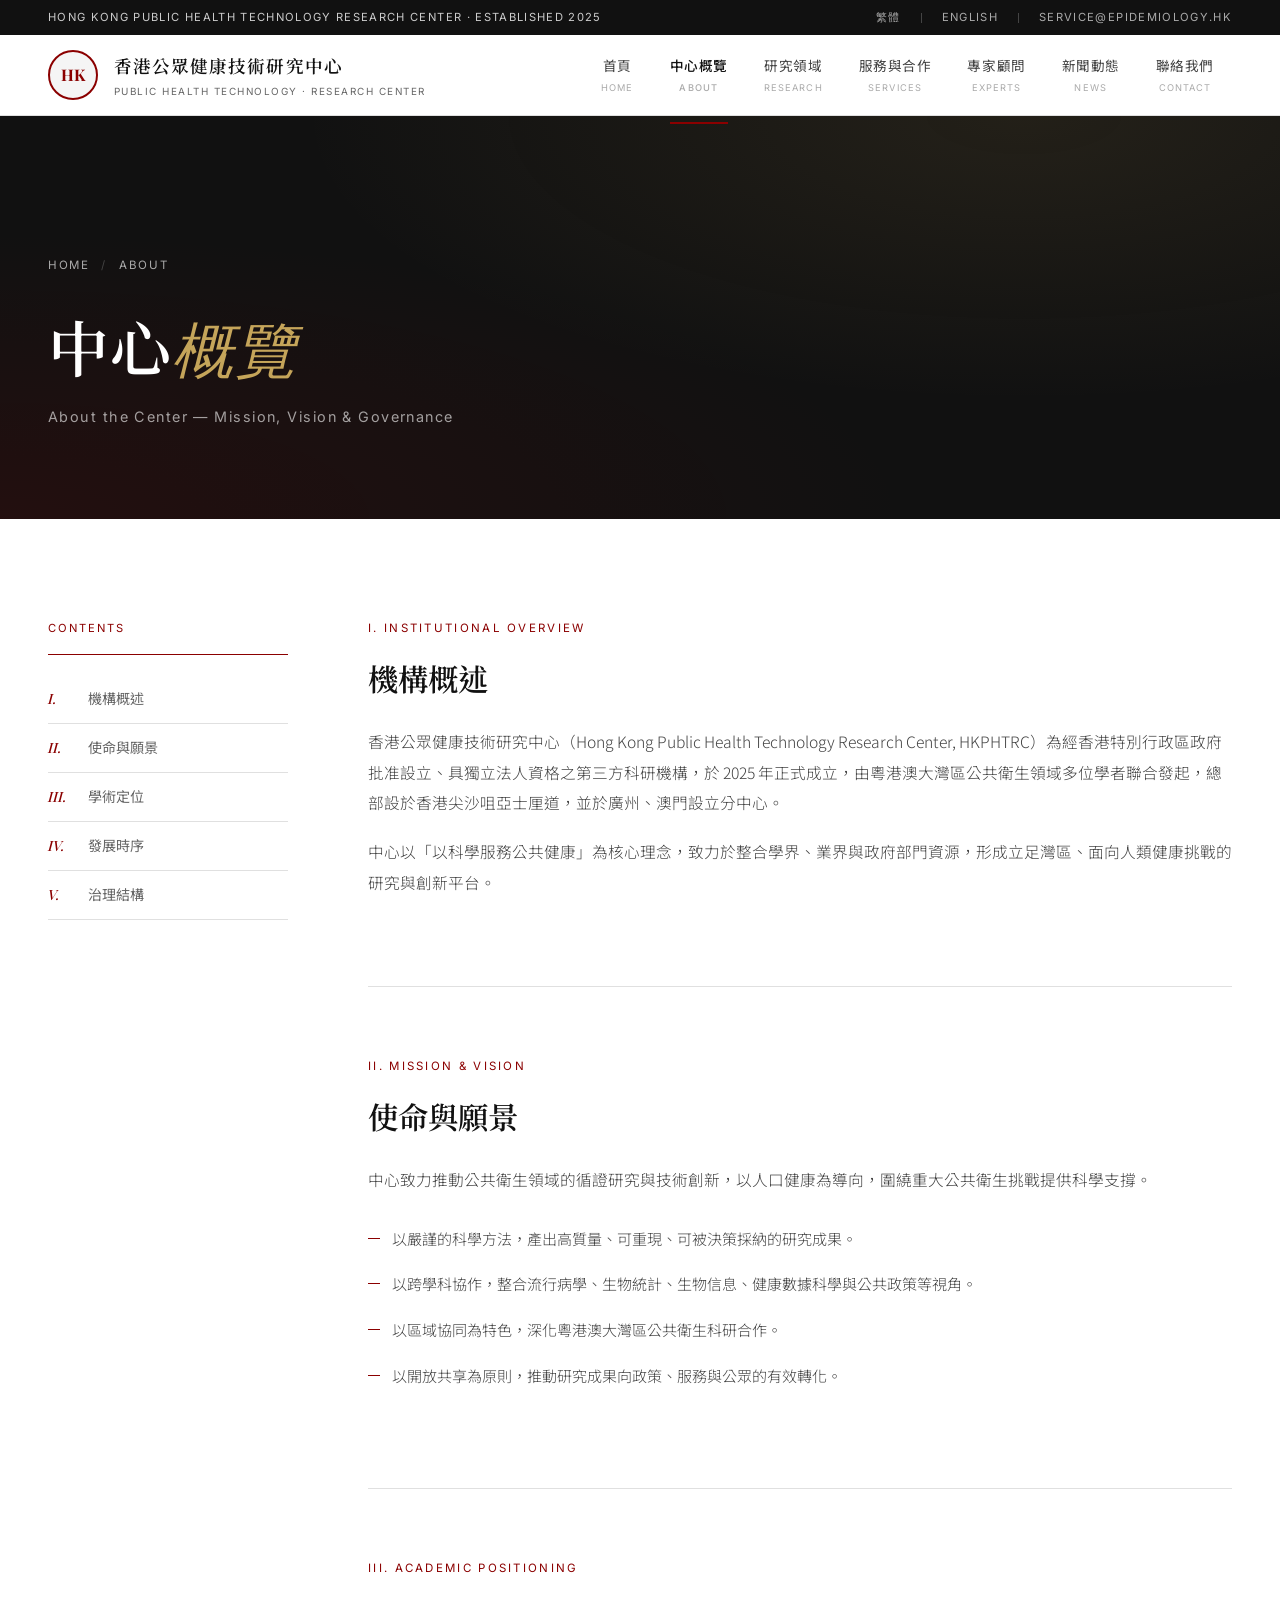
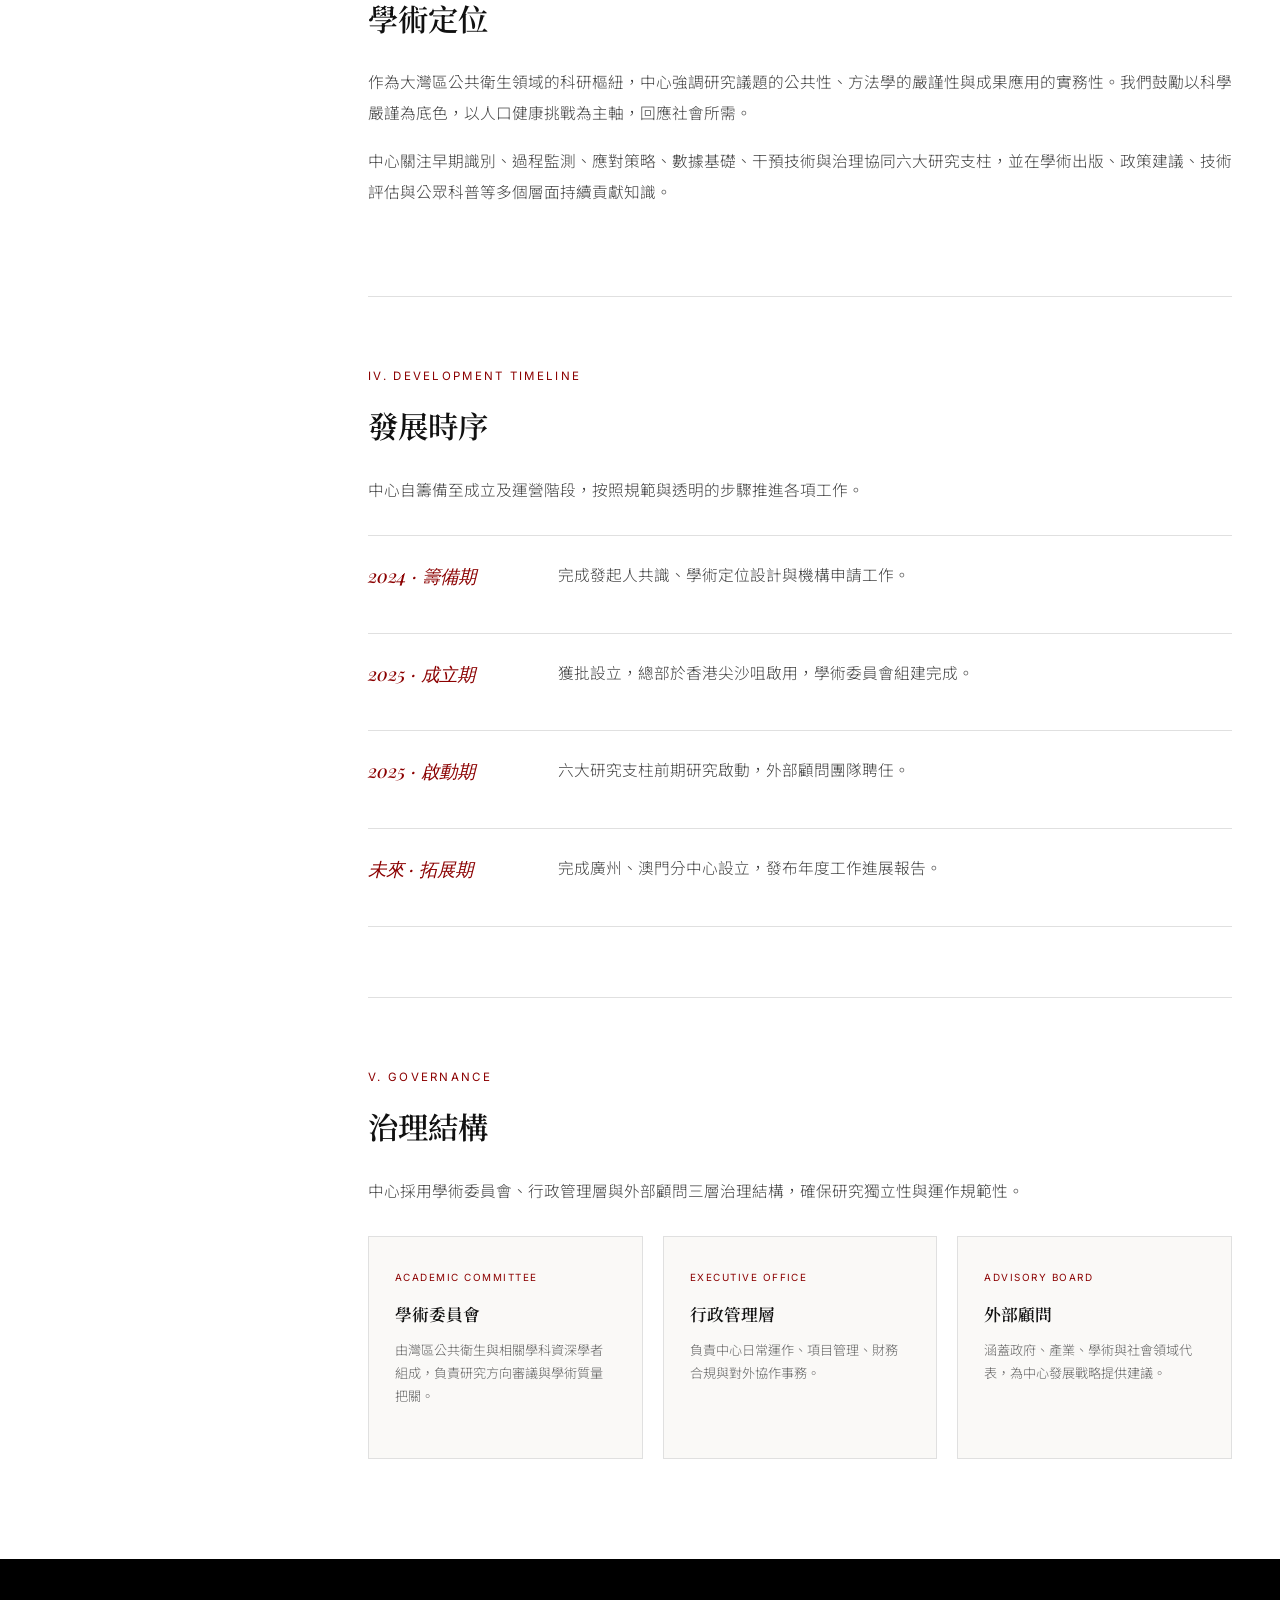
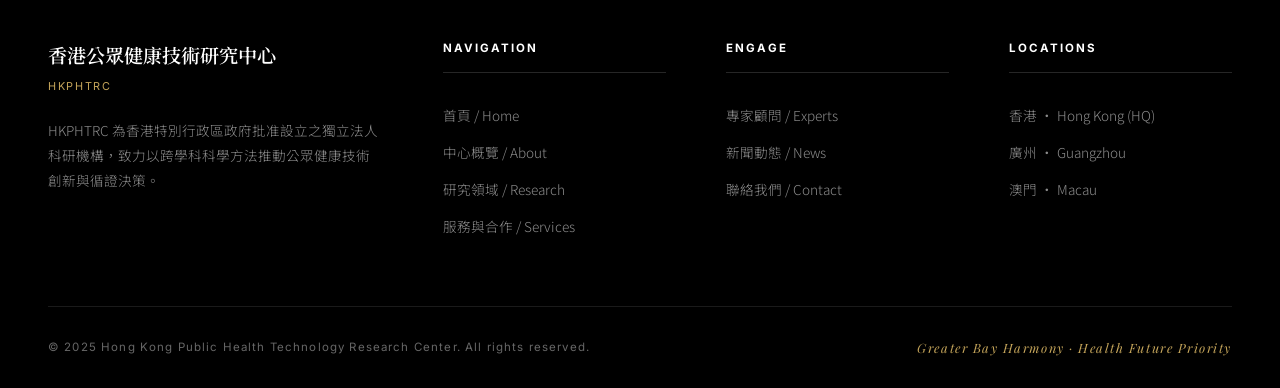
==== about.html @ dd75e47c "Create about.html" ====
<!DOCTYPE html>
<html lang="zh-Hant">
<head>
  <meta charset="UTF-8" />
  <meta name="viewport" content="width=device-width, initial-scale=1.0" />
  <title>中心概覽 | 香港公眾健康技術研究中心</title>
  <link rel="preconnect" href="https://fonts.googleapis.com">
  <link rel="preconnect" href="https://fonts.gstatic.com" crossorigin>
  <link href="https://fonts.googleapis.com/css2?family=Playfair+Display:ital,wght@0,400;0,500;0,600;0,700;1,400;1,500&family=Inter:wght@300;400;500;600&family=Noto+Serif+TC:wght@400;500;600;700&family=Noto+Sans+TC:wght@300;400;500;600&display=swap" rel="stylesheet">
  <link rel="stylesheet" href="css/style.css">
</head>
<body>

  <div class="utility-bar">
    <div class="utility-inner">
      <span>Hong Kong Public Health Technology Research Center · Established 2025</span>
      <div class="utility-links">
        <a href="#">繁體</a><span class="utility-divider"></span>
        <a href="#">English</a><span class="utility-divider"></span>
        <a href="mailto:service@epidemiology.hk">service@epidemiology.hk</a>
      </div>
    </div>
  </div>

  <header class="site-header">
    <div class="header-inner">
      <a class="brand" href="index.html">
        <div class="brand-logo">HK</div>
        <div>
          <div class="brand-text-cn">香港公眾健康技術研究中心</div>
          <div class="brand-text-en">Public Health Technology · Research Center</div>
        </div>
      </a>
      <nav class="main-nav">
        <a href="index.html">首頁<span class="nav-en">Home</span></a>
        <a href="about.html">中心概覽<span class="nav-en">About</span></a>
        <a href="research.html">研究領域<span class="nav-en">Research</span></a>
        <a href="services.html">服務與合作<span class="nav-en">Services</span></a>
        <a href="experts.html">專家顧問<span class="nav-en">Experts</span></a>
        <a href="news.html">新聞動態<span class="nav-en">News</span></a>
        <a href="contact.html">聯絡我們<span class="nav-en">Contact</span></a>
      </nav>
      <button class="menu-toggle" aria-label="Menu">≡ Menu</button>
    </div>
  </header>

  <!-- Page Banner -->
  <section class="page-banner">
    <div class="container">
      <div class="breadcrumb">
        <a href="index.html">Home</a><span class="sep">/</span>About
      </div>
      <h1>中心<em>概覽</em></h1>
      <p class="page-banner-sub">About the Center — Mission, Vision &amp; Governance</p>
    </div>
  </section>

  <!-- Article Layout -->
  <section class="section">
    <div class="container">
      <div class="article-layout">
        <aside class="article-sidebar">
          <div class="toc-label">Contents</div>
          <ul class="toc">
            <li><span class="num">I.</span>機構概述</li>
            <li><span class="num">II.</span>使命與願景</li>
            <li><span class="num">III.</span>學術定位</li>
            <li><span class="num">IV.</span>發展時序</li>
            <li><span class="num">V.</span>治理結構</li>
          </ul>
        </aside>

        <div>
          <article class="article-block">
            <div class="article-num">I. Institutional Overview</div>
            <h2>機構概述</h2>
            <p>
              香港公眾健康技術研究中心（Hong Kong Public Health Technology Research Center, HKPHTRC）為經香港特別行政區政府批准設立、具獨立法人資格之第三方科研機構，於 2025 年正式成立，由粵港澳大灣區公共衛生領域多位學者聯合發起，總部設於香港尖沙咀亞士厘道，並於廣州、澳門設立分中心。
            </p>
            <p>
              中心以「以科學服務公共健康」為核心理念，致力於整合學界、業界與政府部門資源，形成立足灣區、面向人類健康挑戰的研究與創新平台。
            </p>
          </article>

          <article class="article-block">
            <div class="article-num">II. Mission &amp; Vision</div>
            <h2>使命與願景</h2>
            <p>中心致力推動公共衛生領域的循證研究與技術創新，以人口健康為導向，圍繞重大公共衛生挑戰提供科學支撐。</p>
            <ul>
              <li>以嚴謹的科學方法，產出高質量、可重現、可被決策採納的研究成果。</li>
              <li>以跨學科協作，整合流行病學、生物統計、生物信息、健康數據科學與公共政策等視角。</li>
              <li>以區域協同為特色，深化粵港澳大灣區公共衛生科研合作。</li>
              <li>以開放共享為原則，推動研究成果向政策、服務與公眾的有效轉化。</li>
            </ul>
          </article>

          <article class="article-block">
            <div class="article-num">III. Academic Positioning</div>
            <h2>學術定位</h2>
            <p>
              作為大灣區公共衛生領域的科研樞紐，中心強調研究議題的公共性、方法學的嚴謹性與成果應用的實務性。我們鼓勵以科學嚴謹為底色，以人口健康挑戰為主軸，回應社會所需。
            </p>
            <p>
              中心關注早期識別、過程監測、應對策略、數據基礎、干預技術與治理協同六大研究支柱，並在學術出版、政策建議、技術評估與公眾科普等多個層面持續貢獻知識。
            </p>
          </article>

          <article class="article-block">
            <div class="article-num">IV. Development Timeline</div>
            <h2>發展時序</h2>
            <p>中心自籌備至成立及運營階段，按照規範與透明的步驟推進各項工作。</p>
            <div class="timeline">
              <div class="timeline-item">
                <div class="timeline-year">2024 · 籌備期</div>
                <p class="timeline-text">完成發起人共識、學術定位設計與機構申請工作。</p>
              </div>
              <div class="timeline-item">
                <div class="timeline-year">2025 · 成立期</div>
                <p class="timeline-text">獲批設立，總部於香港尖沙咀啟用，學術委員會組建完成。</p>
              </div>
              <div class="timeline-item">
                <div class="timeline-year">2025 · 啟動期</div>
                <p class="timeline-text">六大研究支柱前期研究啟動，外部顧問團隊聘任。</p>
              </div>
              <div class="timeline-item">
                <div class="timeline-year">未來 · 拓展期</div>
                <p class="timeline-text">完成廣州、澳門分中心設立，發布年度工作進展報告。</p>
              </div>
            </div>
          </article>

          <article class="article-block">
            <div class="article-num">V. Governance</div>
            <h2>治理結構</h2>
            <p>中心採用學術委員會、行政管理層與外部顧問三層治理結構，確保研究獨立性與運作規範性。</p>
            <div class="gov-grid">
              <div class="gov-card">
                <div class="gov-tag">Academic Committee</div>
                <h4>學術委員會</h4>
                <p>由灣區公共衛生與相關學科資深學者組成，負責研究方向審議與學術質量把關。</p>
              </div>
              <div class="gov-card">
                <div class="gov-tag">Executive Office</div>
                <h4>行政管理層</h4>
                <p>負責中心日常運作、項目管理、財務合規與對外協作事務。</p>
              </div>
              <div class="gov-card">
                <div class="gov-tag">Advisory Board</div>
                <h4>外部顧問</h4>
                <p>涵蓋政府、產業、學術與社會領域代表，為中心發展戰略提供建議。</p>
              </div>
            </div>
          </article>
        </div>
      </div>
    </div>
  </section>

  <!-- Footer -->
  <footer class="site-footer">
    <div class="container">
      <div class="footer-grid">
        <div>
          <div class="footer-brand-cn">香港公眾健康技術研究中心</div>
          <div class="footer-brand-en">HKPHTRC</div>
          <p class="footer-desc">HKPHTRC 為香港特別行政區政府批准設立之獨立法人科研機構，致力以跨學科科學方法推動公眾健康技術創新與循證決策。</p>
        </div>
        <div class="footer-col">
          <h5>Navigation</h5>
          <ul>
            <li><a href="index.html">首頁 / Home</a></li>
            <li><a href="about.html">中心概覽 / About</a></li>
            <li><a href="research.html">研究領域 / Research</a></li>
            <li><a href="services.html">服務與合作 / Services</a></li>
          </ul>
        </div>
        <div class="footer-col">
          <h5>Engage</h5>
          <ul>
            <li><a href="experts.html">專家顧問 / Experts</a></li>
            <li><a href="news.html">新聞動態 / News</a></li>
            <li><a href="contact.html">聯絡我們 / Contact</a></li>
          </ul>
        </div>
        <div class="footer-col">
          <h5>Locations</h5>
          <ul>
            <li>香港 · Hong Kong (HQ)</li>
            <li>廣州 · Guangzhou</li>
            <li>澳門 · Macau</li>
          </ul>
        </div>
      </div>
      <div class="footer-bottom">
        <div>© 2025 Hong Kong Public Health Technology Research Center. All rights reserved.</div>
        <div class="footer-motto">Greater Bay Harmony · Health Future Priority</div>
      </div>
    </div>
  </footer>

  <script src="js/main.js"></script>
</body>
</html>
---- css/style.css ----
/* ================================================================
   HKPHTRC — Rockefeller-inspired Stylesheet
   ================================================================ */
:root {
  --black: #000;
  --near-black: #111;
  --dark: #1a1a1a;
  --charcoal: #2c2c2c;
  --gray-dark: #444;
  --gray: #666;
  --gray-mid: #888;
  --gray-light: #aaa;
  --gray-lighter: #ccc;
  --border: #e0e0e0;
  --off-white: #f5f5f5;
  --warm-white: #faf9f7;
  --white: #fff;
  --accent: #8B0000;
  --accent-light: #a52a2a;
  --gold: #c5a55a;
  --serif-en: 'Playfair Display', Georgia, 'Times New Roman', serif;
  --serif-cn: 'Noto Serif TC', '宋体', SimSun, serif;
  --sans-en: 'Inter', 'Helvetica Neue', Arial, sans-serif;
  --sans-cn: 'Noto Sans TC', '微軟正黑體', 'Microsoft JhengHei', sans-serif;
  --max-width: 1400px;
  --content-width: 900px;
  --ease: cubic-bezier(.25,.46,.45,.94);
}

*, *::before, *::after { box-sizing: border-box; margin: 0; padding: 0; }
html { font-size: 16px; scroll-behavior: smooth; -webkit-font-smoothing: antialiased; }
body {
  font-family: var(--sans-cn);
  color: var(--dark);
  background: var(--white);
  line-height: 1.7;
  overflow-x: hidden;
}
em, i { font-style: normal; }
a { color: inherit; text-decoration: none; transition: color .3s ease; }
img { max-width: 100%; display: block; }
button { font-family: inherit; border: none; background: none; cursor: pointer; }

/* ========== UTILITY BAR ========== */
.utility-bar {
  background: var(--near-black);
  color: var(--gray-lighter);
  font-family: var(--sans-en);
  font-size: .7rem;
  letter-spacing: .12em;
  text-transform: uppercase;
  padding: 8px 0;
  position: relative;
  z-index: 1000;
}
.utility-inner {
  max-width: var(--max-width);
  margin: 0 auto;
  padding: 0 48px;
  display: flex;
  justify-content: space-between;
  align-items: center;
}
.utility-links { display: flex; gap: 20px; align-items: center; }
.utility-links a { color: var(--gray-light); }
.utility-links a:hover { color: var(--white); }
.utility-divider { width: 1px; height: 10px; background: var(--gray-dark); }

/* ========== HEADER ========== */
.site-header {
  background: var(--white);
  border-bottom: 1px solid var(--border);
  position: sticky;
  top: 0;
  z-index: 900;
  transition: box-shadow .3s ease;
}
.site-header.scrolled { box-shadow: 0 2px 20px rgba(0,0,0,.06); }
.header-inner {
  max-width: var(--max-width);
  margin: 0 auto;
  padding: 0 48px;
  display: flex;
  align-items: center;
  justify-content: space-between;
  height: 80px;
}
.brand { display: flex; align-items: center; gap: 16px; flex-shrink: 0; }
.brand-logo {
  width: 50px; height: 50px;
  border-radius: 50%;
  overflow: hidden;
  background: var(--off-white);
  display: flex; align-items: center; justify-content: center;
  border: 2px solid var(--accent);
  font-family: var(--serif-en);
  font-size: 1rem;
  font-weight: 700;
  color: var(--accent);
}
.brand-logo img { width: 100%; height: 100%; object-fit: cover; }
.brand-text-cn {
  font-family: var(--serif-cn);
  font-size: 1.1rem;
  font-weight: 600;
  color: var(--near-black);
  letter-spacing: .06em;
}
.brand-text-en {
  font-family: var(--sans-en);
  font-size: .62rem;
  letter-spacing: .15em;
  text-transform: uppercase;
  color: var(--gray);
  margin-top: 2px;
}

.main-nav { display: flex; align-items: center; }
.main-nav a {
  font-family: var(--sans-cn);
  font-size: .85rem;
  color: var(--gray-dark);
  padding: 28px 18px;
  position: relative;
  letter-spacing: .04em;
  display: block;
  text-align: center;
}
.main-nav a::after {
  content: '';
  position: absolute;
  bottom: 0; left: 18px; right: 18px;
  height: 2px;
  background: var(--accent);
  transform: scaleX(0);
  transition: transform .3s var(--ease);
}
.main-nav a:hover { color: var(--near-black); }
.main-nav a:hover::after,
.main-nav a.active::after { transform: scaleX(1); }
.main-nav a.active { color: var(--near-black); font-weight: 500; }
.nav-en {
  display: block;
  font-family: var(--sans-en);
  font-size: .58rem;
  text-transform: uppercase;
  letter-spacing: .12em;
  color: var(--gray-light);
  margin-top: 3px;
}

.menu-toggle {
  display: none;
  font-family: var(--sans-en);
  font-size: .75rem;
  letter-spacing: .15em;
  text-transform: uppercase;
  color: var(--dark);
  padding: 10px;
}

/* ========== HERO ========== */
.hero {
  position: relative;
  min-height: 88vh;
  display: flex;
  align-items: flex-end;
  overflow: hidden;
  background: var(--near-black);
}
.hero-bg {
  position: absolute;
  inset: 0;
  background:
    linear-gradient(135deg, rgba(10,20,40,.85) 0%, rgba(20,40,60,.7) 30%, rgba(40,60,80,.5) 60%, rgba(60,80,100,.4) 100%),
    radial-gradient(ellipse at top right, #1a3a5e, #061428);
}
.hero-bg::after {
  content: '';
  position: absolute;
  inset: 0;
  background-image: 
    radial-gradient(circle at 80% 20%, rgba(255,255,255,.04) 0%, transparent 40%),
    radial-gradient(circle at 20% 80%, rgba(197,165,90,.06) 0%, transparent 40%);
}
.hero-content {
  position: relative;
  z-index: 2;
  max-width: var(--max-width);
  margin: 0 auto;
  padding: 140px 48px 100px;
  width: 100%;
}
.hero-eyebrow {
  font-family: var(--sans-en);
  font-size: .72rem;
  letter-spacing: .25em;
  text-transform: uppercase;
  color: var(--gold);
  margin-bottom: 28px;
  display: flex;
  align-items: center;
  gap: 16px;
}
.hero-eyebrow::before { content: ''; width: 40px; height: 1px; background: var(--gold); }

.hero h1 {
  font-family: var(--serif-cn);
  font-size: clamp(2rem, 4.5vw, 3.6rem);
  font-weight: 600;
  color: var(--white);
  line-height: 1.35;
  max-width: 800px;
  margin-bottom: 32px;
  letter-spacing: .02em;
}
.hero h1 em {
  font-family: var(--serif-en);
  font-style: italic;
  color: var(--gold);
  font-weight: 500;
}
.hero-desc {
  font-size: 1rem;
  line-height: 1.9;
  color: rgba(255,255,255,.72);
  max-width: 620px;
  margin-bottom: 44px;
  font-weight: 300;
}
.hero-actions { display: flex; gap: 16px; flex-wrap: wrap; }

.btn {
  font-family: var(--sans-en);
  font-size: .76rem;
  letter-spacing: .14em;
  text-transform: uppercase;
  padding: 15px 32px;
  transition: all .35s var(--ease);
  display: inline-flex;
  align-items: center;
  gap: 12px;
  font-weight: 500;
  cursor: pointer;
}
.btn-primary { background: var(--white); color: var(--near-black); }
.btn-primary:hover { background: var(--gold); color: var(--white); }
.btn-outline { border: 1px solid rgba(255,255,255,.4); color: var(--white); }
.btn-outline:hover { border-color: var(--white); background: rgba(255,255,255,.08); }
.btn-dark { background: var(--near-black); color: var(--white); }
.btn-dark:hover { background: var(--accent); }
.btn .arrow { transition: transform .3s ease; }
.btn:hover .arrow { transform: translateX(4px); }

.btn-text {
  color: var(--accent);
  font-family: var(--sans-en);
  font-size: .75rem;
  letter-spacing: .14em;
  text-transform: uppercase;
  padding: 6px 0;
  border-bottom: 1px solid var(--accent);
  display: inline-flex;
  align-items: center;
  gap: 8px;
  transition: gap .3s ease;
}
.btn-text:hover { gap: 14px; }

.hero-stats {
  position: relative;
  z-index: 2;
  max-width: var(--max-width);
  margin: -60px auto 0;
  padding: 0 48px;
  display: grid;
  grid-template-columns: repeat(4, 1fr);
  background: var(--white);
  border-top: 4px solid var(--accent);
  box-shadow: 0 30px 60px rgba(0,0,0,.1);
}
.hero-stat {
  padding: 36px 32px;
  border-left: 1px solid var(--border);
  text-align: left;
}
.hero-stat:first-child { border-left: none; }
.hero-stat-val {
  font-family: var(--serif-en);
  font-size: 2.4rem;
  font-weight: 500;
  color: var(--near-black);
  line-height: 1;
}
.hero-stat-label {
  font-family: var(--sans-en);
  font-size: .65rem;
  letter-spacing: .15em;
  text-transform: uppercase;
  color: var(--gray);
  margin-top: 10px;
  display: block;
}

/* ========== SECTIONS ========== */
.section { padding: 100px 0; }
.section-lg { padding: 130px 0; }
.section-alt { background: var(--warm-white); }
.section-dark { background: var(--near-black); color: var(--white); }
.container {
  max-width: var(--max-width);
  margin: 0 auto;
  padding: 0 48px;
}
.container-narrow {
  max-width: var(--content-width);
  margin: 0 auto;
  padding: 0 48px;
}

.section-label {
  font-family: var(--sans-en);
  font-size: .68rem;
  letter-spacing: .22em;
  text-transform: uppercase;
  color: var(--accent);
  margin-bottom: 18px;
  display: flex;
  align-items: center;
  gap: 14px;
}
.section-label::before { content: ''; width: 28px; height: 1px; background: var(--accent); }
.section-dark .section-label { color: var(--gold); }
.section-dark .section-label::before { background: var(--gold); }

.section-title {
  font-family: var(--serif-cn);
  font-size: clamp(1.7rem, 2.8vw, 2.5rem);
  font-weight: 600;
  color: var(--near-black);
  line-height: 1.35;
  margin-bottom: 22px;
  letter-spacing: .02em;
}
.section-title em {
  font-family: var(--serif-en);
  font-style: italic;
  color: var(--accent);
  font-weight: 500;
}
.section-dark .section-title { color: var(--white); }
.section-dark .section-title em { color: var(--gold); }

.section-subtitle {
  font-size: .98rem;
  line-height: 1.85;
  color: var(--gray);
  max-width: 640px;
  font-weight: 300;
}
.section-dark .section-subtitle { color: rgba(255,255,255,.7); }

.section-header {
  display: grid;
  grid-template-columns: 1fr 1fr;
  gap: 60px;
  align-items: end;
  margin-bottom: 64px;
}
.section-header-center {
  text-align: center;
  max-width: 720px;
  margin: 0 auto 64px;
}
.section-header-center .section-label { justify-content: center; }
.section-header-center .section-label::before { display: none; }
.section-header-center .section-subtitle { margin: 0 auto; }

/* ========== PAGE BANNER ========== */
.page-banner {
  background: var(--near-black);
  color: var(--white);
  padding: 140px 0 90px;
  position: relative;
  overflow: hidden;
}
.page-banner::after {
  content: '';
  position: absolute;
  inset: 0;
  background:
    radial-gradient(ellipse at 80% 0%, rgba(197,165,90,.1) 0%, transparent 50%),
    radial-gradient(ellipse at 0% 100%, rgba(139,0,0,.15) 0%, transparent 50%);
  pointer-events: none;
}
.page-banner .container { position: relative; z-index: 2; }
.breadcrumb {
  font-family: var(--sans-en);
  font-size: .72rem;
  letter-spacing: .14em;
  text-transform: uppercase;
  color: var(--gray-light);
  margin-bottom: 32px;
}
.breadcrumb a { color: var(--gray-light); border-bottom: 1px solid transparent; transition: border-color .2s; }
.breadcrumb a:hover { color: var(--white); border-bottom-color: var(--gold); }
.breadcrumb .sep { margin: 0 12px; color: var(--gray-dark); }

.page-banner h1 {
  font-family: var(--serif-cn);
  font-size: clamp(2.4rem, 5vw, 3.8rem);
  font-weight: 600;
  line-height: 1.25;
  letter-spacing: .02em;
  max-width: 900px;
  margin-bottom: 20px;
}
.page-banner h1 em {
  font-family: var(--serif-en);
  font-style: italic;
  color: var(--gold);
  font-weight: 500;
}
.page-banner-sub {
  font-family: var(--sans-en);
  font-size: .9rem;
  letter-spacing: .1em;
  color: rgba(255,255,255,.6);
  max-width: 700px;
}

/* ========== PILLAR CARDS ========== */
.pillars-grid {
  display: grid;
  grid-template-columns: repeat(3, 1fr);
  gap: 1px;
  background: var(--border);
}
.pillar-card {
  background: var(--white);
  padding: 52px 40px;
  cursor: pointer;
  transition: all .4s var(--ease);
  position: relative;
  text-decoration: none;
  color: inherit;
  display: block;
}
.pillar-card::before {
  content: '';
  position: absolute;
  top: 0; left: 0;
  width: 100%; height: 3px;
  background: var(--accent);
  transform: scaleX(0);
  transform-origin: left;
  transition: transform .4s var(--ease);
}
.pillar-card:hover { background: var(--warm-white); }
.pillar-card:hover::before { transform: scaleX(1); }
.pillar-num {
  font-family: var(--serif-en);
  font-size: 2.4rem;
  font-weight: 400;
  color: var(--border);
  margin-bottom: 24px;
  transition: color .3s;
}
.pillar-card:hover .pillar-num { color: var(--accent); }
.pillar-en {
  font-family: var(--sans-en);
  font-size: .68rem;
  letter-spacing: .15em;
  text-transform: uppercase;
  color: var(--gray-light);
  margin-bottom: 10px;
}
.pillar-card h3 {
  font-family: var(--serif-cn);
  font-size: 1.18rem;
  font-weight: 600;
  color: var(--near-black);
  margin-bottom: 14px;
  line-height: 1.5;
}
.pillar-card p {
  font-size: .88rem;
  line-height: 1.8;
  color: var(--gray);
  font-weight: 300;
}

/* ========== SPLIT SECTION ========== */
.split-section {
  display: grid;
  grid-template-columns: 1fr 1fr;
  min-height: 520px;
}
.split-image {
  background:
    linear-gradient(to right, rgba(10,20,40,.55), rgba(10,20,40,.25)),
    radial-gradient(ellipse at center, #1a3a5e, #061428);
  display: flex;
  align-items: center;
  justify-content: center;
  padding: 80px;
}
.split-quote {
  font-family: var(--serif-cn);
  font-size: 1.5rem;
  line-height: 1.7;
  color: var(--white);
  font-weight: 400;
  position: relative;
  max-width: 460px;
}
.split-quote::before {
  content: '"';
  font-family: var(--serif-en);
  font-size: 6rem;
  color: var(--gold);
  position: absolute;
  top: -50px; left: -10px;
  line-height: 1;
  opacity: .7;
}
.split-quote cite {
  display: block;
  margin-top: 28px;
  font-family: var(--sans-en);
  font-size: .72rem;
  letter-spacing: .15em;
  text-transform: uppercase;
  color: var(--gold);
}
.split-text {
  padding: 90px 80px;
  display: flex;
  flex-direction: column;
  justify-content: center;
  background: var(--warm-white);
}
.split-text h2 {
  font-family: var(--serif-cn);
  font-size: 1.8rem;
  font-weight: 600;
  color: var(--near-black);
  margin-bottom: 24px;
  line-height: 1.4;
}
.split-text p {
  font-size: .95rem;
  line-height: 1.9;
  color: var(--gray);
  margin-bottom: 18px;
  font-weight: 300;
}
.split-text p:last-of-type { margin-bottom: 32px; }

/* ========== NEWS CARDS ========== */
.news-grid {
  display: grid;
  grid-template-columns: 1.3fr 1fr 1fr;
  border-top: 1px solid var(--border);
  border-left: 1px solid var(--border);
}
.news-card {
  border-right: 1px solid var(--border);
  border-bottom: 1px solid var(--border);
  padding: 44px 40px;
  cursor: pointer;
  transition: all .35s var(--ease);
  display: flex;
  flex-direction: column;
  text-decoration: none;
  color: inherit;
}
.news-card:hover { background: var(--warm-white); }
.news-card-featured {
  grid-row: span 2;
  background: var(--near-black);
  color: var(--white);
  padding: 56px 48px;
}
.news-card-featured:hover { background: var(--charcoal); }
.news-date {
  font-family: var(--sans-en);
  font-size: .7rem;
  letter-spacing: .12em;
  text-transform: uppercase;
  color: var(--gray-light);
  margin-bottom: 8px;
}
.news-card-featured .news-date { color: var(--gold); }
.news-category {
  font-family: var(--sans-en);
  font-size: .65rem;
  letter-spacing: .15em;
  text-transform: uppercase;
  color: var(--accent);
  margin-bottom: 18px;
}
.news-card-featured .news-category { color: var(--gold); }
.news-card h3 {
  font-family: var(--serif-cn);
  font-size: 1.05rem;
  font-weight: 600;
  line-height: 1.55;
  margin-bottom: 14px;
  color: var(--near-black);
}
.news-card-featured h3 { font-size: 1.5rem; color: var(--white); line-height: 1.45; }
.news-card p {
  font-size: .86rem;
  line-height: 1.75;
  color: var(--gray);
  flex: 1;
  font-weight: 300;
}
.news-card-featured p { color: rgba(255,255,255,.6); font-size: .92rem; }
.news-read-more {
  font-family: var(--sans-en);
  font-size: .7rem;
  letter-spacing: .14em;
  text-transform: uppercase;
  color: var(--accent);
  margin-top: 20px;
  display: inline-flex;
  align-items: center;
  gap: 8px;
  transition: gap .3s;
}
.news-card:hover .news-read-more { gap: 14px; }
.news-card-featured .news-read-more { color: var(--gold); }

/* ========== EXPERTS ========== */
.experts-grid {
  display: grid;
  grid-template-columns: repeat(4, 1fr);
  gap: 0;
  border-top: 1px solid var(--border);
  border-left: 1px solid var(--border);
}
.expert-card {
  padding: 48px 32px;
  text-align: center;
  border-right: 1px solid var(--border);
  border-bottom: 1px solid var(--border);
  transition: all .35s ease;
}
.expert-card:hover { background: var(--warm-white); }
.expert-avatar {
  width: 130px; height: 130px;
  border-radius: 50%;
  background: linear-gradient(135deg, #e8e4dc, #d4cfc5);
  margin: 0 auto 26px;
  display: flex; align-items: center; justify-content: center;
  font-family: var(--serif-cn);
  font-size: 1.7rem;
  color: var(--gray);
  border: 3px solid var(--white);
  box-shadow: 0 6px 24px rgba(0,0,0,.08);
}
.expert-index {
  font-family: var(--sans-en);
  font-size: .65rem;
  letter-spacing: .18em;
  text-transform: uppercase;
  color: var(--gray-light);
  margin-bottom: 10px;
}
.expert-card h4 {
  font-family: var(--serif-cn);
  font-size: 1.1rem;
  font-weight: 600;
  color: var(--near-black);
  margin-bottom: 8px;
}
.expert-role {
  font-family: var(--sans-en);
  font-size: .68rem;
  letter-spacing: .14em;
  text-transform: uppercase;
  color: var(--accent);
  margin-bottom: 16px;
}
.expert-desc {
  font-size: .82rem;
  line-height: 1.75;
  color: var(--gray);
  font-weight: 300;
}

/* ========== SERVICES ========== */
.services-grid {
  display: grid;
  grid-template-columns: repeat(2, 1fr);
  border-top: 1px solid var(--border);
  border-left: 1px solid var(--border);
}
.service-card {
  padding: 60px 50px;
  border-right: 1px solid var(--border);
  border-bottom: 1px solid var(--border);
  transition: all .35s ease;
  position: relative;
}
.service-card::after {
  content: '';
  position: absolute;
  bottom: 0; left: 0;
  width: 0; height: 2px;
  background: var(--accent);
  transition: width .5s var(--ease);
}
.service-card:hover { background: var(--warm-white); }
.service-card:hover::after { width: 100%; }
.service-num {
  font-family: var(--serif-en);
  font-size: 3rem;
  font-weight: 400;
  color: var(--border);
  margin-bottom: 20px;
  line-height: 1;
}
.service-card:hover .service-num { color: var(--accent); }
.service-card h3 {
  font-family: var(--serif-cn);
  font-size: 1.3rem;
  font-weight: 600;
  color: var(--near-black);
  margin-bottom: 10px;
}
.service-en {
  font-family: var(--sans-en);
  font-size: .68rem;
  letter-spacing: .15em;
  text-transform: uppercase;
  color: var(--gray-light);
  margin-bottom: 20px;
}
.service-card p {
  font-size: .9rem;
  line-height: 1.85;
  color: var(--gray);
  margin-bottom: 22px;
  font-weight: 300;
}
.service-card ul { list-style: none; }
.service-card ul li {
  font-size: .84rem;
  color: var(--gray-dark);
  padding: 8px 0 8px 18px;
  position: relative;
  font-weight: 300;
  border-bottom: 1px solid var(--border);
}
.service-card ul li:last-child { border-bottom: none; }
.service-card ul li::before {
  content: '';
  position: absolute;
  left: 0; top: 17px;
  width: 8px; height: 1px;
  background: var(--accent);
}

/* ========== ARTICLE / ABOUT ========== */
.article-layout {
  display: grid;
  grid-template-columns: 240px 1fr;
  gap: 80px;
  align-items: start;
}
.article-sidebar {
  position: sticky;
  top: 120px;
}
.toc-label {
  font-family: var(--sans-en);
  font-size: .7rem;
  letter-spacing: .18em;
  text-transform: uppercase;
  color: var(--accent);
  padding-bottom: 16px;
  border-bottom: 1px solid var(--accent);
  margin-bottom: 20px;
}
.toc { list-style: none; }
.toc li {
  padding: 12px 0;
  border-bottom: 1px solid var(--border);
  font-size: .88rem;
  color: var(--gray);
  display: flex;
  gap: 14px;
  cursor: pointer;
  transition: color .2s;
}
.toc li:hover { color: var(--near-black); }
.toc .num {
  font-family: var(--serif-en);
  color: var(--accent);
  font-weight: 500;
  min-width: 26px;
  font-style: italic;
}

.article-block {
  margin-bottom: 70px;
  padding-bottom: 70px;
  border-bottom: 1px solid var(--border);
}
.article-block:last-child { border-bottom: none; padding-bottom: 0; margin-bottom: 0; }
.article-num {
  font-family: var(--sans-en);
  font-size: .72rem;
  letter-spacing: .2em;
  text-transform: uppercase;
  color: var(--accent);
  margin-bottom: 18px;
}
.article-block h2 {
  font-family: var(--serif-cn);
  font-size: 1.9rem;
  font-weight: 600;
  color: var(--near-black);
  line-height: 1.4;
  margin-bottom: 28px;
}
.article-block p {
  font-size: .98rem;
  line-height: 1.95;
  color: var(--gray-dark);
  margin-bottom: 18px;
  font-weight: 300;
}
.article-block ul { padding-left: 0; list-style: none; margin: 20px 0; }
.article-block ul li {
  position: relative;
  padding: 10px 0 10px 24px;
  font-size: .94rem;
  color: var(--gray-dark);
  font-weight: 300;
  line-height: 1.7;
}
.article-block ul li::before {
  content: '';
  position: absolute;
  left: 0; top: 22px;
  width: 12px; height: 1px;
  background: var(--accent);
}

/* timeline */
.timeline { margin-top: 30px; }
.timeline-item {
  display: grid;
  grid-template-columns: 160px 1fr;
  gap: 30px;
  padding: 24px 0;
  border-top: 1px solid var(--border);
}
.timeline-item:last-child { border-bottom: 1px solid var(--border); }
.timeline-year {
  font-family: var(--serif-en);
  font-size: 1.15rem;
  font-weight: 500;
  color: var(--accent);
  font-style: italic;
}
.timeline-text {
  font-size: .92rem;
  color: var(--gray);
  line-height: 1.8;
  font-weight: 300;
}

/* governance */
.gov-grid {
  display: grid;
  grid-template-columns: repeat(3, 1fr);
  gap: 20px;
  margin-top: 30px;
}
.gov-card {
  padding: 32px 26px;
  border: 1px solid var(--border);
  background: var(--warm-white);
  transition: all .3s ease;
}
.gov-card:hover { border-color: var(--accent); transform: translateY(-3px); }
.gov-tag {
  font-family: var(--sans-en);
  font-size: .62rem;
  letter-spacing: .15em;
  text-transform: uppercase;
  color: var(--accent);
  margin-bottom: 14px;
}
.gov-card h4 {
  font-family: var(--serif-cn);
  font-size: 1.05rem;
  font-weight: 600;
  color: var(--near-black);
  margin-bottom: 10px;
}
.gov-card p {
  font-size: .82rem;
  color: var(--gray);
  line-height: 1.75;
  font-weight: 300;
}

/* research detail rows */
.research-rows { margin-top: 20px; }
.research-row {
  display: grid;
  grid-template-columns: 80px 1fr 2fr;
  gap: 40px;
  padding: 50px 0;
  border-top: 1px solid var(--border);
  align-items: start;
}
.research-row:last-child { border-bottom: 1px solid var(--border); }
.research-num {
  font-family: var(--serif-en);
  font-size: 2.4rem;
  color: var(--accent);
  font-weight: 400;
  font-style: italic;
}
.research-row h3 {
  font-family: var(--serif-cn);
  font-size: 1.2rem;
  font-weight: 600;
  color: var(--near-black);
  margin-bottom: 8px;
}
.research-row .en-title {
  font-family: var(--sans-en);
  font-size: .72rem;
  letter-spacing: .12em;
  text-transform: uppercase;
  color: var(--gray-light);
}
.research-row p {
  font-size: .92rem;
  line-height: 1.85;
  color: var(--gray-dark);
  margin-bottom: 18px;
  font-weight: 300;
}
.research-tags { display: flex; flex-wrap: wrap; gap: 8px; }
.research-tag {
  font-family: var(--sans-en);
  font-size: .68rem;
  letter-spacing: .08em;
  padding: 5px 14px;
  border: 1px solid var(--border);
  color: var(--gray-dark);
  border-radius: 50px;
}

/* methodology */
.method-grid {
  display: grid;
  grid-template-columns: repeat(4, 1fr);
  gap: 1px;
  background: var(--border);
  margin-top: 50px;
}
.method-item {
  background: var(--white);
  padding: 38px 28px;
  transition: background .3s;
}
.method-item:hover { background: var(--warm-white); }
.method-item h4 {
  font-family: var(--serif-en);
  font-size: 1.1rem;
  font-style: italic;
  font-weight: 500;
  color: var(--accent);
  margin-bottom: 12px;
}
.method-item p {
  font-size: .85rem;
  color: var(--gray);
  line-height: 1.7;
  font-weight: 300;
}

/* partners band */
.partners-band {
  background: var(--near-black);
  color: var(--white);
  padding: 60px 0;
  margin-top: 80px;
  text-align: center;
}
.partners-label {
  font-family: var(--sans-en);
  font-size: .7rem;
  letter-spacing: .25em;
  text-transform: uppercase;
  color: var(--gold);
  margin-bottom: 30px;
}
.partners-list {
  display: flex;
  justify-content: center;
  flex-wrap: wrap;
  gap: 20px 36px;
  font-family: var(--serif-cn);
  font-size: 1.1rem;
  font-weight: 500;
  color: rgba(255,255,255,.85);
}
.partner-divider { color: var(--gray-dark); }

/* ========== CONTACT ========== */
.contact-layout {
  display: grid;
  grid-template-columns: 1fr 1fr;
  gap: 80px;
}
.contact-info h2 {
  font-family: var(--serif-cn);
  font-size: 1.8rem;
  font-weight: 600;
  color: var(--near-black);
  margin-bottom: 8px;
}
.contact-info-en {
  font-family: var(--sans-en);
  font-size: .75rem;
  letter-spacing: .15em;
  text-transform: uppercase;
  color: var(--accent);
  margin-bottom: 36px;
}
.contact-row {
  display: grid;
  grid-template-columns: 130px 1fr;
  gap: 24px;
  padding: 18px 0;
  border-top: 1px solid var(--border);
  font-size: .92rem;
}
.contact-row:last-child { border-bottom: 1px solid var(--border); }
.contact-row .label {
  font-family: var(--sans-en);
  font-size: .7rem;
  letter-spacing: .15em;
  text-transform: uppercase;
  color: var(--accent);
  padding-top: 3px;
}
.contact-row .value { color: var(--gray-dark); line-height: 1.7; font-weight: 300; }
.contact-row .value a:hover { color: var(--accent); }

.contact-form {
  background: var(--warm-white);
  padding: 50px;
  border-top: 4px solid var(--accent);
}
.contact-form h3 {
  font-family: var(--serif-cn);
  font-size: 1.4rem;
  font-weight: 600;
  margin-bottom: 8px;
}
.contact-form .form-en {
  font-family: var(--sans-en);
  font-size: .7rem;
  letter-spacing: .15em;
  text-transform: uppercase;
  color: var(--accent);
  margin-bottom: 30px;
}
.form-row {
  display: grid;
  grid-template-columns: 1fr 1fr;
  gap: 18px;
  margin-bottom: 18px;
}
.form-group { margin-bottom: 18px; }
.form-group label {
  display: block;
  font-family: var(--sans-en);
  font-size: .68rem;
  letter-spacing: .12em;
  text-transform: uppercase;
  color: var(--gray);
  margin-bottom: 8px;
}
.form-group input,
.form-group textarea,
.form-group select {
  width: 100%;
  padding: 13px 16px;
  border: 1px solid var(--border);
  background: var(--white);
  font-family: var(--sans-cn);
  font-size: .92rem;
  color: var(--dark);
  transition: border-color .3s ease;
}
.form-group input:focus,
.form-group textarea:focus,
.form-group select:focus {
  outline: none;
  border-color: var(--accent);
}
.form-group textarea { resize: vertical; min-height: 120px; }

.branches-grid {
  display: grid;
  grid-template-columns: repeat(3, 1fr);
  gap: 0;
  margin-top: 80px;
  border-top: 1px solid var(--border);
}
.branch {
  padding: 44px 36px;
  border-right: 1px solid var(--border);
}
.branch:last-child { border-right: none; }
.branch-tag {
  font-family: var(--sans-en);
  font-size: .65rem;
  letter-spacing: .15em;
  text-transform: uppercase;
  color: var(--accent);
  margin-bottom: 16px;
}
.branch h4 {
  font-family: var(--serif-cn);
  font-size: 1.2rem;
  font-weight: 600;
  margin-bottom: 6px;
  color: var(--near-black);
}
.branch-en {
  font-family: var(--sans-en);
  font-size: .7rem;
  letter-spacing: .12em;
  text-transform: uppercase;
  color: var(--gray-light);
  margin-bottom: 18px;
}
.branch p {
  font-size: .88rem;
  color: var(--gray);
  line-height: 1.85;
  font-weight: 300;
}

/* ========== NEWS PAGE ========== */
.news-page-grid {
  display: grid;
  grid-template-columns: 1fr 1.4fr;
  gap: 60px;
}
.news-list-page { display: flex; flex-direction: column; }
.news-list-item {
  padding: 28px 0;
  border-bottom: 1px solid var(--border);
  cursor: pointer;
  transition: padding-left .3s ease;
}
.news-list-item:first-child { border-top: 1px solid var(--border); }
.news-list-item:hover { padding-left: 14px; }
.news-list-item.active {
  border-left: 2px solid var(--accent);
  padding-left: 24px;
  background: var(--warm-white);
  margin: 0 -20px;
  padding-right: 20px;
}
.news-list-meta {
  font-family: var(--sans-en);
  font-size: .68rem;
  letter-spacing: .12em;
  text-transform: uppercase;
  color: var(--gray-light);
  margin-bottom: 10px;
  display: flex;
  gap: 14px;
}
.news-list-meta .cat { color: var(--accent); }
.news-list-item h3 {
  font-family: var(--serif-cn);
  font-size: 1.05rem;
  font-weight: 600;
  line-height: 1.55;
  color: var(--near-black);
}

.news-detail {
  background: var(--warm-white);
  padding: 56px 50px;
  border-top: 4px solid var(--accent);
  position: sticky;
  top: 120px;
  align-self: start;
}
.news-detail-meta {
  font-family: var(--sans-en);
  font-size: .72rem;
  letter-spacing: .14em;
  text-transform: uppercase;
  color: var(--accent);
  margin-bottom: 18px;
}
.news-detail h2 {
  font-family: var(--serif-cn);
  font-size: 1.7rem;
  font-weight: 600;
  line-height: 1.4;
  margin-bottom: 24px;
  color: var(--near-black);
}
.news-detail-divider {
  width: 60px; height: 2px;
  background: var(--accent);
  margin-bottom: 28px;
}
.news-detail p {
  font-size: .96rem;
  line-height: 1.95;
  color: var(--gray-dark);
  margin-bottom: 18px;
  font-weight: 300;
}

.pagination {
  display: flex;
  justify-content: space-between;
  align-items: center;
  padding: 36px 0 0;
  margin-top: 24px;
  border-top: 1px solid var(--border);
}
.pagination button {
  font-family: var(--sans-en);
  font-size: .74rem;
  letter-spacing: .14em;
  text-transform: uppercase;
  color: var(--gray-dark);
  padding: 10px 18px;
  border: 1px solid var(--border);
  transition: all .3s ease;
}
.pagination button:hover:not(:disabled) {
  border-color: var(--accent);
  color: var(--accent);
}
.pagination button:disabled { opacity: .4; cursor: not-allowed; }
.pagination-info {
  font-family: var(--sans-en);
  font-size: .72rem;
  letter-spacing: .12em;
  color: var(--gray);
}

/* ========== QUOTE BLOCK ========== */
.quote-block {
  text-align: center;
  max-width: 880px;
  margin: 0 auto;
  padding: 40px 0;
}
.quote-mark {
  font-family: var(--serif-en);
  font-size: 5rem;
  color: var(--gold);
  line-height: 1;
  margin-bottom: 20px;
}
.quote-text {
  font-family: var(--serif-cn);
  font-size: 1.6rem;
  font-weight: 400;
  line-height: 1.7;
  color: var(--white);
  margin-bottom: 30px;
  letter-spacing: .02em;
}
.quote-author {
  font-family: var(--sans-en);
  font-size: .72rem;
  letter-spacing: .15em;
  text-transform: uppercase;
  color: var(--gold);
}
.quote-author span {
  display: block;
  margin-top: 4px;
  color: var(--gray-light);
}

/* ========== FOOTER ========== */
.site-footer {
  background: var(--black);
  color: rgba(255,255,255,.7);
  padding: 80px 0 30px;
  font-size: .88rem;
}
.footer-grid {
  display: grid;
  grid-template-columns: 1.5fr 1fr 1fr 1fr;
  gap: 60px;
  margin-bottom: 60px;
}
.footer-brand-cn {
  font-family: var(--serif-cn);
  font-size: 1.2rem;
  font-weight: 600;
  color: var(--white);
  margin-bottom: 6px;
}
.footer-brand-en {
  font-family: var(--sans-en);
  font-size: .68rem;
  letter-spacing: .15em;
  text-transform: uppercase;
  color: var(--gold);
  margin-bottom: 22px;
}
.footer-desc {
  font-size: .85rem;
  line-height: 1.85;
  color: rgba(255,255,255,.55);
  font-weight: 300;
}
.footer-col h5 {
  font-family: var(--sans-en);
  font-size: .72rem;
  letter-spacing: .18em;
  text-transform: uppercase;
  color: var(--white);
  margin-bottom: 24px;
  padding-bottom: 14px;
  border-bottom: 1px solid rgba(255,255,255,.15);
}
.footer-col ul { list-style: none; }
.footer-col ul li {
  font-size: .85rem;
  padding: 7px 0;
  color: rgba(255,255,255,.55);
  font-weight: 300;
  cursor: pointer;
  transition: color .2s;
}
.footer-col ul li:hover { color: var(--gold); }
.footer-col a { color: inherit; display: block; }

.footer-bottom {
  padding-top: 30px;
  border-top: 1px solid rgba(255,255,255,.1);
  display: flex;
  justify-content: space-between;
  align-items: center;
  font-family: var(--sans-en);
  font-size: .72rem;
  letter-spacing: .1em;
  color: rgba(255,255,255,.4);
}
.footer-motto {
  font-family: var(--serif-en);
  font-style: italic;
  color: var(--gold);
  font-size: .8rem;
  letter-spacing: .12em;
}

/* ========== RESPONSIVE ========== */
@media (max-width: 1024px) {
  .pillars-grid,
  .services-grid,
  .news-grid,
  .experts-grid,
  .method-grid,
  .branches-grid,
  .gov-grid { grid-template-columns: repeat(2, 1fr); }
  .news-card-featured { grid-row: span 1; grid-column: span 2; }
  .footer-grid { grid-template-columns: 1fr 1fr; }
  .article-layout { grid-template-columns: 1fr; }
  .article-sidebar { position: static; }
  .news-page-grid { grid-template-columns: 1fr; }
  .news-detail { position: static; }
  .split-section { grid-template-columns: 1fr; }
  .split-text { padding: 60px 40px; }
  .hero-stats { grid-template-columns: repeat(2, 1fr); }
  .hero-stat:nth-child(odd) { border-left: none; }
  .hero-stat:nth-child(n+3) { border-top: 1px solid var(--border); }
}
@media (max-width: 768px) {
  .utility-bar, .header-inner, .container, .container-narrow,
  .hero-content, .hero-stats { padding-left: 24px; padding-right: 24px; }
  .header-inner { height: 64px; }
  .main-nav { display: none; position: absolute; top: 64px; left: 0; right: 0; background: var(--white); flex-direction: column; box-shadow: 0 8px 30px rgba(0,0,0,.1); }
  .main-nav.open { display: flex; }
  .main-nav a { padding: 16px 24px; border-bottom: 1px solid var(--border); width: 100%; text-align: left; }
  .main-nav a::after { display: none; }
  .menu-toggle { display: block; }
  .section, .section-lg { padding: 70px 0; }
  .section-header { grid-template-columns: 1fr; gap: 24px; }
  .pillars-grid, .services-grid, .news-grid, .experts-grid,
  .method-grid, .branches-grid, .gov-grid, .contact-layout { grid-template-columns: 1fr; }
  .news-card-featured { grid-column: span 1; }
  .footer-grid { grid-template-columns: 1fr; gap: 40px; }
  .footer-bottom { flex-direction: column; gap: 14px; }
  .branch { border-right: none; border-bottom: 1px solid var(--border); }
  .research-row { grid-template-columns: 1fr; gap: 16px; }
  .timeline-item { grid-template-columns: 1fr; gap: 8px; }
  .form-row { grid-template-columns: 1fr; }
  .hero-stats { grid-template-columns: 1fr; }
  .hero-stat { border-left: none; border-top: 1px solid var(--border); }
  .hero-stat:first-child { border-top: none; }
  .page-banner { padding: 90px 0 60px; }
  .utility-inner { font-size: .64rem; }
}
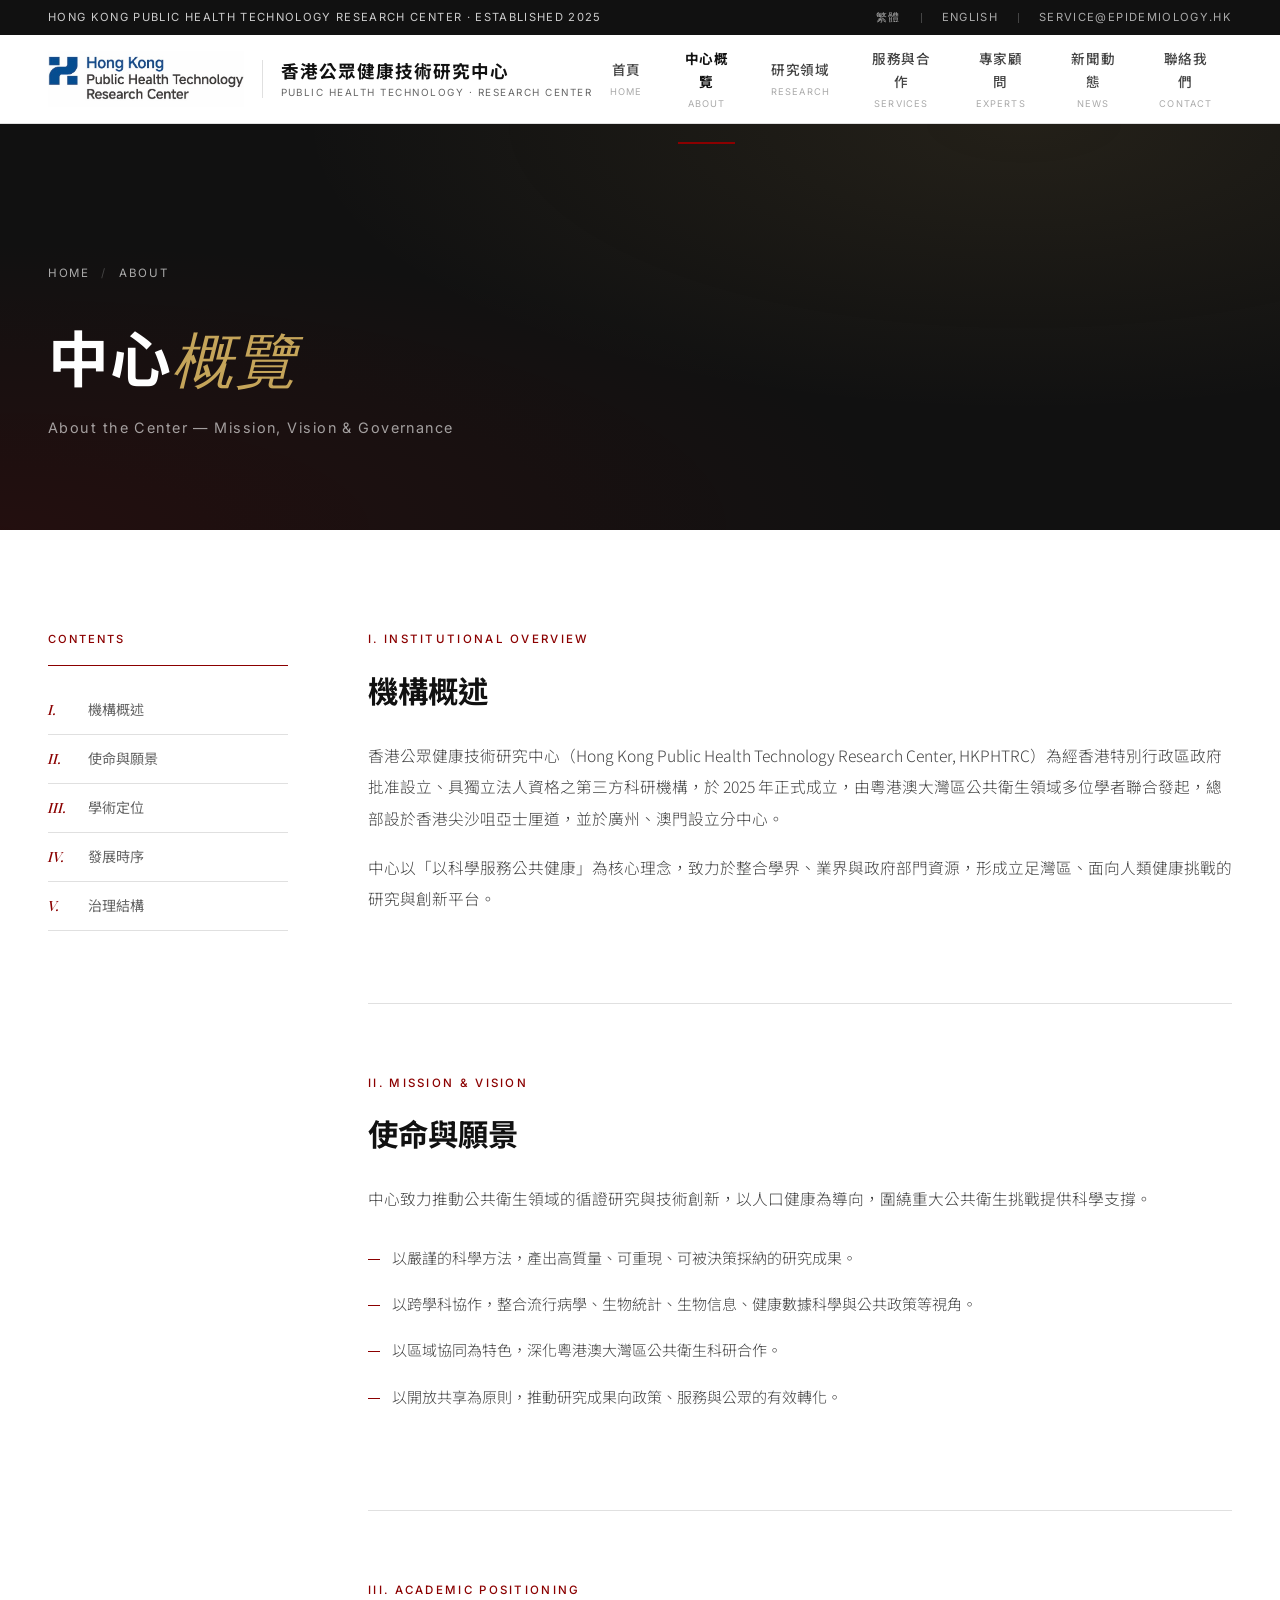
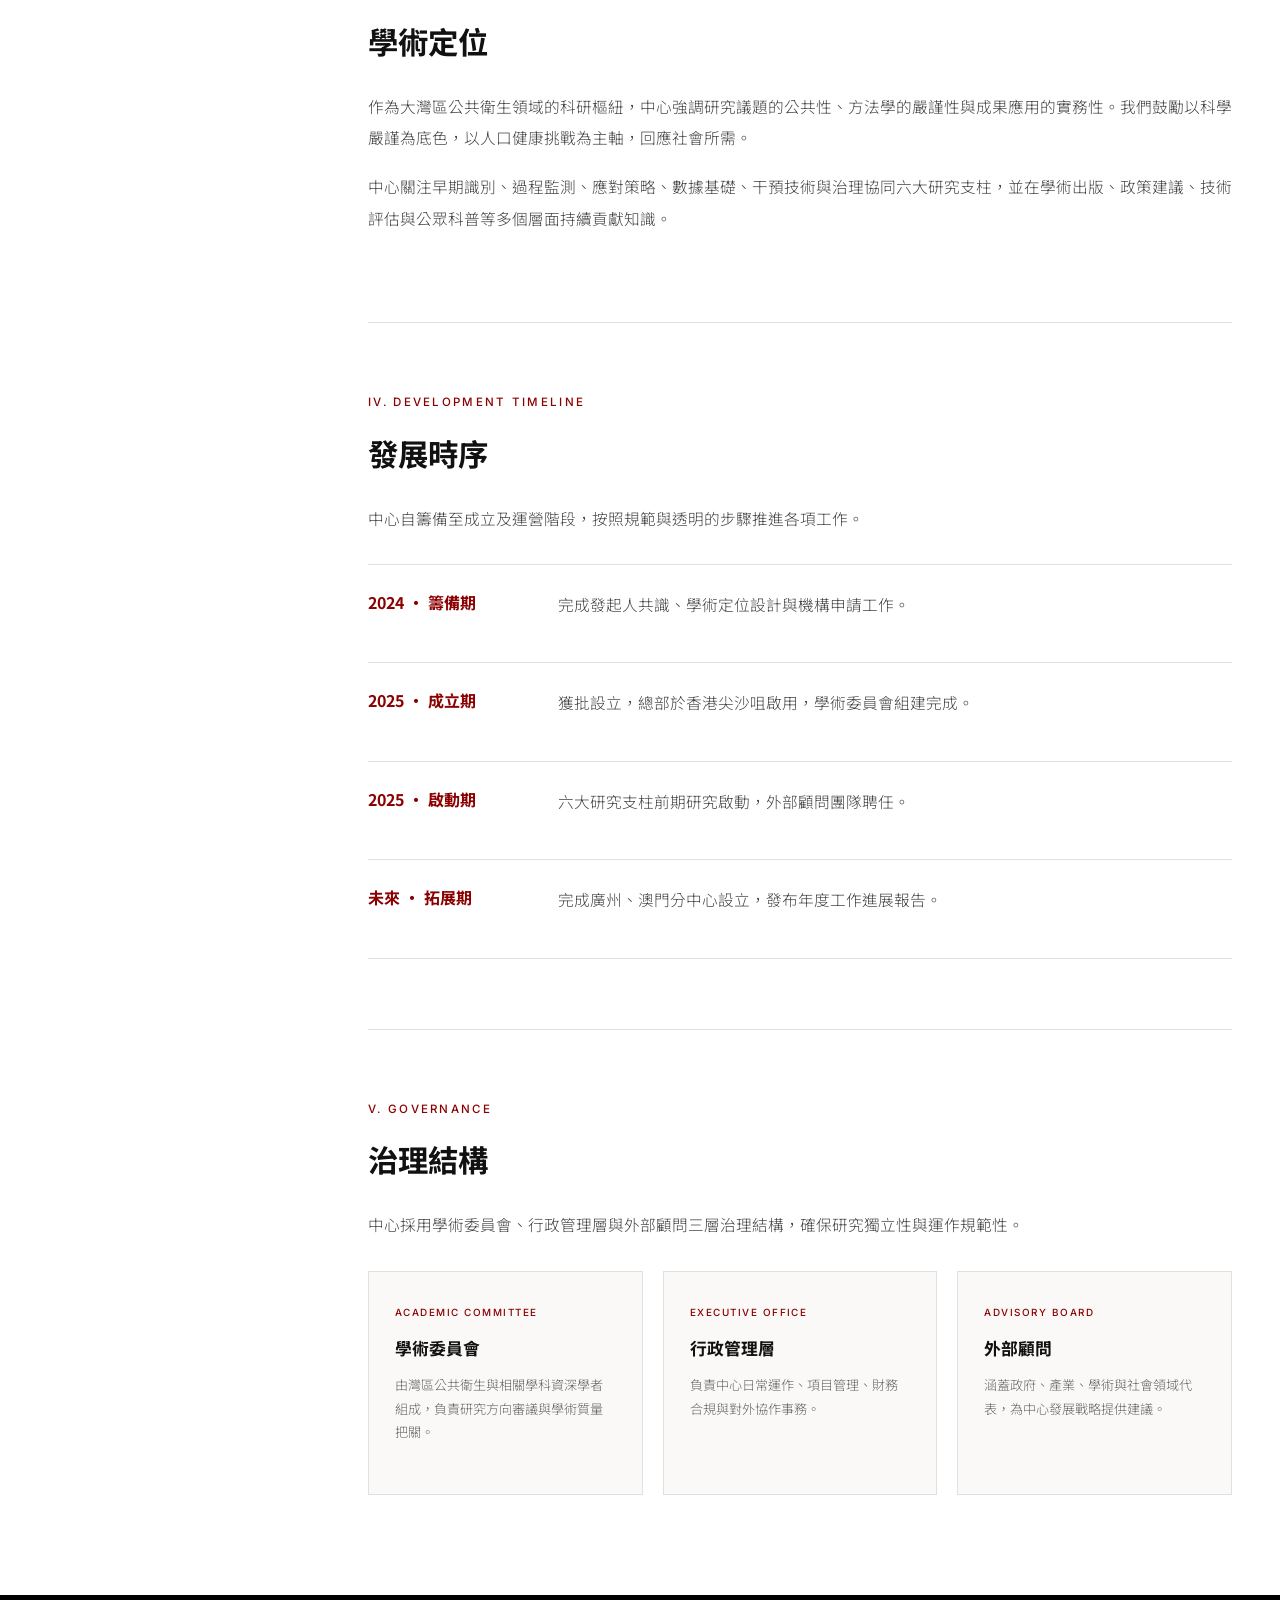
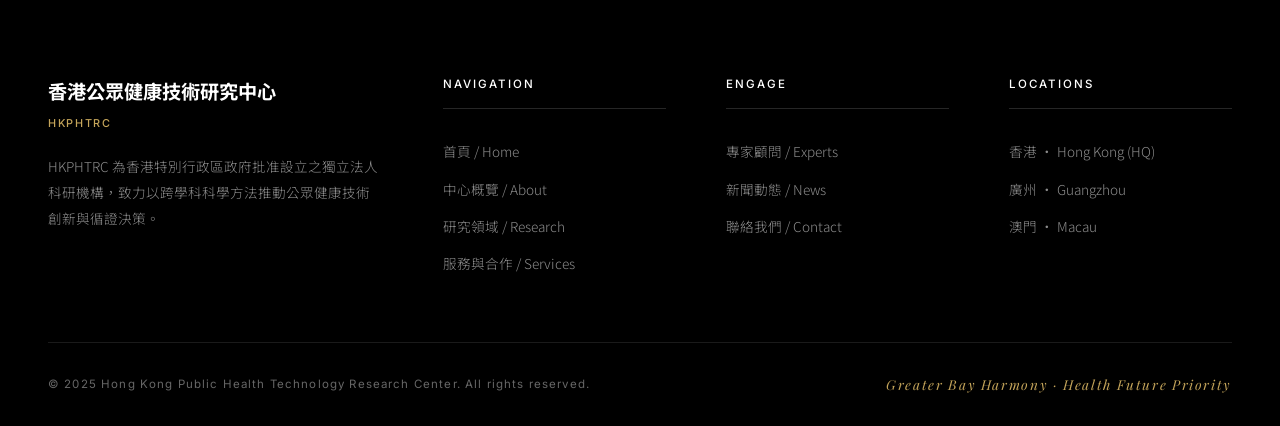
==== commit c8fed03a: "Update about.html" ====
--- a/about.html
+++ b/about.html
@@ -6,7 +6,7 @@
   <title>中心概覽 | 香港公眾健康技術研究中心</title>
   <link rel="preconnect" href="https://fonts.googleapis.com">
   <link rel="preconnect" href="https://fonts.gstatic.com" crossorigin>
-  <link href="https://fonts.googleapis.com/css2?family=Playfair+Display:ital,wght@0,400;0,500;0,600;0,700;1,400;1,500&family=Inter:wght@300;400;500;600&family=Noto+Serif+TC:wght@400;500;600;700&family=Noto+Sans+TC:wght@300;400;500;600&display=swap" rel="stylesheet">
+  <link href="https://fonts.googleapis.com/css2?family=Playfair+Display:ital,wght@0,400;0,500;0,600;1,400;1,500&family=Inter:wght@300;400;500;600&family=Noto+Sans+TC:wght@300;400;500;700&display=swap" rel="stylesheet">
   <link rel="stylesheet" href="css/style.css">
 </head>
 <body>
@@ -25,8 +25,8 @@
   <header class="site-header">
     <div class="header-inner">
       <a class="brand" href="index.html">
-        <div class="brand-logo">HK</div>
-        <div>
+        <div class="brand-logo"><img src="logo.jpg" alt="HKPHTRC" /></div>
+        <div class="brand-text">
           <div class="brand-text-cn">香港公眾健康技術研究中心</div>
           <div class="brand-text-en">Public Health Technology · Research Center</div>
         </div>
@@ -44,18 +44,14 @@
     </div>
   </header>
 
-  <!-- Page Banner -->
   <section class="page-banner">
     <div class="container">
-      <div class="breadcrumb">
-        <a href="index.html">Home</a><span class="sep">/</span>About
-      </div>
+      <div class="breadcrumb"><a href="index.html">Home</a><span class="sep">/</span>About</div>
       <h1>中心<em>概覽</em></h1>
       <p class="page-banner-sub">About the Center — Mission, Vision &amp; Governance</p>
     </div>
   </section>
 
-  <!-- Article Layout -->
   <section class="section">
     <div class="container">
       <div class="article-layout">
@@ -74,12 +70,8 @@
           <article class="article-block">
             <div class="article-num">I. Institutional Overview</div>
             <h2>機構概述</h2>
-            <p>
-              香港公眾健康技術研究中心（Hong Kong Public Health Technology Research Center, HKPHTRC）為經香港特別行政區政府批准設立、具獨立法人資格之第三方科研機構，於 2025 年正式成立，由粵港澳大灣區公共衛生領域多位學者聯合發起，總部設於香港尖沙咀亞士厘道，並於廣州、澳門設立分中心。
-            </p>
-            <p>
-              中心以「以科學服務公共健康」為核心理念，致力於整合學界、業界與政府部門資源，形成立足灣區、面向人類健康挑戰的研究與創新平台。
-            </p>
+            <p>香港公眾健康技術研究中心（Hong Kong Public Health Technology Research Center, HKPHTRC）為經香港特別行政區政府批准設立、具獨立法人資格之第三方科研機構，於 2025 年正式成立，由粵港澳大灣區公共衛生領域多位學者聯合發起，總部設於香港尖沙咀亞士厘道，並於廣州、澳門設立分中心。</p>
+            <p>中心以「以科學服務公共健康」為核心理念，致力於整合學界、業界與政府部門資源，形成立足灣區、面向人類健康挑戰的研究與創新平台。</p>
           </article>
 
           <article class="article-block">
@@ -97,12 +89,8 @@
           <article class="article-block">
             <div class="article-num">III. Academic Positioning</div>
             <h2>學術定位</h2>
-            <p>
-              作為大灣區公共衛生領域的科研樞紐，中心強調研究議題的公共性、方法學的嚴謹性與成果應用的實務性。我們鼓勵以科學嚴謹為底色，以人口健康挑戰為主軸，回應社會所需。
-            </p>
-            <p>
-              中心關注早期識別、過程監測、應對策略、數據基礎、干預技術與治理協同六大研究支柱，並在學術出版、政策建議、技術評估與公眾科普等多個層面持續貢獻知識。
-            </p>
+            <p>作為大灣區公共衛生領域的科研樞紐，中心強調研究議題的公共性、方法學的嚴謹性與成果應用的實務性。我們鼓勵以科學嚴謹為底色，以人口健康挑戰為主軸，回應社會所需。</p>
+            <p>中心關注早期識別、過程監測、應對策略、數據基礎、干預技術與治理協同六大研究支柱，並在學術出版、政策建議、技術評估與公眾科普等多個層面持續貢獻知識。</p>
           </article>
 
           <article class="article-block">
@@ -156,7 +144,6 @@
     </div>
   </section>
 
-  <!-- Footer -->
   <footer class="site-footer">
     <div class="container">
       <div class="footer-grid">
--- a/css/style.css
+++ b/css/style.css
@@ -1,5 +1,5 @@
 /* ================================================================
-   HKPHTRC — Rockefeller-inspired Stylesheet
+   HKPHTRC — Stylesheet (Heiti / 黑體版)
    ================================================================ */
 :root {
   --black: #000;
@@ -18,10 +18,20 @@
   --accent: #8B0000;
   --accent-light: #a52a2a;
   --gold: #c5a55a;
+
+  /* 英文襯線（用於斜體裝飾）*/
   --serif-en: 'Playfair Display', Georgia, 'Times New Roman', serif;
-  --serif-cn: 'Noto Serif TC', '宋体', SimSun, serif;
+  /* 英文無襯線 */
   --sans-en: 'Inter', 'Helvetica Neue', Arial, sans-serif;
-  --sans-cn: 'Noto Sans TC', '微軟正黑體', 'Microsoft JhengHei', sans-serif;
+  /* 中文：統一使用黑體 */
+  --cn: 'PingFang TC', 'PingFang SC', '苹方', '微軟正黑體', 'Microsoft JhengHei',
+        'Microsoft YaHei', '微软雅黑', 'Heiti TC', 'Heiti SC',
+        '黑体', SimHei, 'Noto Sans TC', 'Noto Sans SC', sans-serif;
+
+  /* 別名（向後兼容）*/
+  --serif-cn: var(--cn);
+  --sans-cn: var(--cn);
+
   --max-width: 1400px;
   --content-width: 900px;
   --ease: cubic-bezier(.25,.46,.45,.94);
@@ -30,7 +40,7 @@
 *, *::before, *::after { box-sizing: border-box; margin: 0; padding: 0; }
 html { font-size: 16px; scroll-behavior: smooth; -webkit-font-smoothing: antialiased; }
 body {
-  font-family: var(--sans-cn);
+  font-family: var(--cn);
   color: var(--dark);
   background: var(--white);
   line-height: 1.7;
@@ -83,26 +93,32 @@
   display: flex;
   align-items: center;
   justify-content: space-between;
-  height: 80px;
-}
-.brand { display: flex; align-items: center; gap: 16px; flex-shrink: 0; }
+  height: 88px;
+}
+
+/* 長方形 logo */
+.brand { display: flex; align-items: center; gap: 18px; flex-shrink: 0; }
 .brand-logo {
-  width: 50px; height: 50px;
-  border-radius: 50%;
-  overflow: hidden;
-  background: var(--off-white);
-  display: flex; align-items: center; justify-content: center;
-  border: 2px solid var(--accent);
-  font-family: var(--serif-en);
-  font-size: 1rem;
-  font-weight: 700;
-  color: var(--accent);
-}
-.brand-logo img { width: 100%; height: 100%; object-fit: cover; }
+  height: 56px;
+  display: flex;
+  align-items: center;
+  flex-shrink: 0;
+}
+.brand-logo img {
+  height: 56px;
+  width: auto;
+  display: block;
+  object-fit: contain;
+}
+.brand-text {
+  border-left: 1px solid var(--border);
+  padding-left: 18px;
+  line-height: 1.3;
+}
 .brand-text-cn {
-  font-family: var(--serif-cn);
+  font-family: var(--cn);
   font-size: 1.1rem;
-  font-weight: 600;
+  font-weight: 700;
   color: var(--near-black);
   letter-spacing: .06em;
 }
@@ -112,15 +128,16 @@
   letter-spacing: .15em;
   text-transform: uppercase;
   color: var(--gray);
-  margin-top: 2px;
+  margin-top: 3px;
 }
 
 .main-nav { display: flex; align-items: center; }
 .main-nav a {
-  font-family: var(--sans-cn);
+  font-family: var(--cn);
   font-size: .85rem;
+  font-weight: 500;
   color: var(--gray-dark);
-  padding: 28px 18px;
+  padding: 32px 18px;
   position: relative;
   letter-spacing: .04em;
   display: block;
@@ -138,11 +155,12 @@
 .main-nav a:hover { color: var(--near-black); }
 .main-nav a:hover::after,
 .main-nav a.active::after { transform: scaleX(1); }
-.main-nav a.active { color: var(--near-black); font-weight: 500; }
+.main-nav a.active { color: var(--near-black); font-weight: 700; }
 .nav-en {
   display: block;
   font-family: var(--sans-en);
   font-size: .58rem;
+  font-weight: 400;
   text-transform: uppercase;
   letter-spacing: .12em;
   color: var(--gray-light);
@@ -179,7 +197,7 @@
   content: '';
   position: absolute;
   inset: 0;
-  background-image: 
+  background-image:
     radial-gradient(circle at 80% 20%, rgba(255,255,255,.04) 0%, transparent 40%),
     radial-gradient(circle at 20% 80%, rgba(197,165,90,.06) 0%, transparent 40%);
 }
@@ -205,11 +223,11 @@
 .hero-eyebrow::before { content: ''; width: 40px; height: 1px; background: var(--gold); }
 
 .hero h1 {
-  font-family: var(--serif-cn);
+  font-family: var(--cn);
   font-size: clamp(2rem, 4.5vw, 3.6rem);
-  font-weight: 600;
+  font-weight: 700;
   color: var(--white);
-  line-height: 1.35;
+  line-height: 1.4;
   max-width: 800px;
   margin-bottom: 32px;
   letter-spacing: .02em;
@@ -222,7 +240,7 @@
 }
 .hero-desc {
   font-size: 1rem;
-  line-height: 1.9;
+  line-height: 1.95;
   color: rgba(255,255,255,.72);
   max-width: 620px;
   margin-bottom: 44px;
@@ -264,6 +282,7 @@
   align-items: center;
   gap: 8px;
   transition: gap .3s ease;
+  font-weight: 500;
 }
 .btn-text:hover { gap: 14px; }
 
@@ -307,16 +326,8 @@
 .section-lg { padding: 130px 0; }
 .section-alt { background: var(--warm-white); }
 .section-dark { background: var(--near-black); color: var(--white); }
-.container {
-  max-width: var(--max-width);
-  margin: 0 auto;
-  padding: 0 48px;
-}
-.container-narrow {
-  max-width: var(--content-width);
-  margin: 0 auto;
-  padding: 0 48px;
-}
+.container { max-width: var(--max-width); margin: 0 auto; padding: 0 48px; }
+.container-narrow { max-width: var(--content-width); margin: 0 auto; padding: 0 48px; }
 
 .section-label {
   font-family: var(--sans-en);
@@ -328,17 +339,18 @@
   display: flex;
   align-items: center;
   gap: 14px;
+  font-weight: 500;
 }
 .section-label::before { content: ''; width: 28px; height: 1px; background: var(--accent); }
 .section-dark .section-label { color: var(--gold); }
 .section-dark .section-label::before { background: var(--gold); }
 
 .section-title {
-  font-family: var(--serif-cn);
+  font-family: var(--cn);
   font-size: clamp(1.7rem, 2.8vw, 2.5rem);
-  font-weight: 600;
+  font-weight: 700;
   color: var(--near-black);
-  line-height: 1.35;
+  line-height: 1.4;
   margin-bottom: 22px;
   letter-spacing: .02em;
 }
@@ -353,7 +365,7 @@
 
 .section-subtitle {
   font-size: .98rem;
-  line-height: 1.85;
+  line-height: 1.9;
   color: var(--gray);
   max-width: 640px;
   font-weight: 300;
@@ -407,10 +419,10 @@
 .breadcrumb .sep { margin: 0 12px; color: var(--gray-dark); }
 
 .page-banner h1 {
-  font-family: var(--serif-cn);
+  font-family: var(--cn);
   font-size: clamp(2.4rem, 5vw, 3.8rem);
-  font-weight: 600;
-  line-height: 1.25;
+  font-weight: 700;
+  line-height: 1.3;
   letter-spacing: .02em;
   max-width: 900px;
   margin-bottom: 20px;
@@ -465,6 +477,7 @@
   color: var(--border);
   margin-bottom: 24px;
   transition: color .3s;
+  font-style: italic;
 }
 .pillar-card:hover .pillar-num { color: var(--accent); }
 .pillar-en {
@@ -476,16 +489,16 @@
   margin-bottom: 10px;
 }
 .pillar-card h3 {
-  font-family: var(--serif-cn);
+  font-family: var(--cn);
   font-size: 1.18rem;
-  font-weight: 600;
+  font-weight: 700;
   color: var(--near-black);
   margin-bottom: 14px;
   line-height: 1.5;
 }
 .pillar-card p {
   font-size: .88rem;
-  line-height: 1.8;
+  line-height: 1.85;
   color: var(--gray);
   font-weight: 300;
 }
@@ -506,9 +519,9 @@
   padding: 80px;
 }
 .split-quote {
-  font-family: var(--serif-cn);
+  font-family: var(--cn);
   font-size: 1.5rem;
-  line-height: 1.7;
+  line-height: 1.75;
   color: var(--white);
   font-weight: 400;
   position: relative;
@@ -541,16 +554,16 @@
   background: var(--warm-white);
 }
 .split-text h2 {
-  font-family: var(--serif-cn);
+  font-family: var(--cn);
   font-size: 1.8rem;
-  font-weight: 600;
+  font-weight: 700;
   color: var(--near-black);
   margin-bottom: 24px;
-  line-height: 1.4;
+  line-height: 1.45;
 }
 .split-text p {
   font-size: .95rem;
-  line-height: 1.9;
+  line-height: 1.95;
   color: var(--gray);
   margin-bottom: 18px;
   font-weight: 300;
@@ -599,20 +612,21 @@
   text-transform: uppercase;
   color: var(--accent);
   margin-bottom: 18px;
+  font-weight: 500;
 }
 .news-card-featured .news-category { color: var(--gold); }
 .news-card h3 {
-  font-family: var(--serif-cn);
+  font-family: var(--cn);
   font-size: 1.05rem;
-  font-weight: 600;
-  line-height: 1.55;
+  font-weight: 700;
+  line-height: 1.6;
   margin-bottom: 14px;
   color: var(--near-black);
 }
-.news-card-featured h3 { font-size: 1.5rem; color: var(--white); line-height: 1.45; }
+.news-card-featured h3 { font-size: 1.5rem; color: var(--white); line-height: 1.5; }
 .news-card p {
   font-size: .86rem;
-  line-height: 1.75;
+  line-height: 1.8;
   color: var(--gray);
   flex: 1;
   font-weight: 300;
@@ -629,11 +643,12 @@
   align-items: center;
   gap: 8px;
   transition: gap .3s;
+  font-weight: 500;
 }
 .news-card:hover .news-read-more { gap: 14px; }
 .news-card-featured .news-read-more { color: var(--gold); }
 
-/* ========== EXPERTS ========== */
+/* ========== EXPERTS — 3:4 真實照片 ========== */
 .experts-grid {
   display: grid;
   grid-template-columns: repeat(4, 1fr);
@@ -642,25 +657,55 @@
   border-left: 1px solid var(--border);
 }
 .expert-card {
-  padding: 48px 32px;
+  padding: 40px 28px 44px;
   text-align: center;
   border-right: 1px solid var(--border);
   border-bottom: 1px solid var(--border);
   transition: all .35s ease;
+  display: flex;
+  flex-direction: column;
 }
 .expert-card:hover { background: var(--warm-white); }
-.expert-avatar {
-  width: 130px; height: 130px;
-  border-radius: 50%;
-  background: linear-gradient(135deg, #e8e4dc, #d4cfc5);
+
+.expert-photo {
+  width: 170px;
+  aspect-ratio: 3 / 4;
   margin: 0 auto 26px;
-  display: flex; align-items: center; justify-content: center;
-  font-family: var(--serif-cn);
-  font-size: 1.7rem;
-  color: var(--gray);
-  border: 3px solid var(--white);
-  box-shadow: 0 6px 24px rgba(0,0,0,.08);
-}
+  background: var(--off-white);
+  overflow: hidden;
+  position: relative;
+  border: 1px solid var(--border);
+}
+.expert-photo::after {
+  content: "";
+  position: absolute;
+  inset: 0;
+  border-top: 3px solid var(--accent);
+  pointer-events: none;
+}
+.expert-photo img {
+  width: 100%;
+  height: 100%;
+  object-fit: cover;
+  object-position: center 18%;
+  transition: transform .6s var(--ease);
+}
+.expert-card:hover .expert-photo img { transform: scale(1.04); }
+
+.expert-photo.placeholder {
+  display: flex;
+  align-items: center;
+  justify-content: center;
+  background: linear-gradient(135deg, #f5f1e6, #e8e2d2);
+}
+.expert-photo.placeholder::before {
+  content: "+";
+  font-family: var(--serif-en);
+  font-size: 4rem;
+  color: var(--gold);
+  font-weight: 300;
+}
+
 .expert-index {
   font-family: var(--sans-en);
   font-size: .65rem;
@@ -668,13 +713,15 @@
   text-transform: uppercase;
   color: var(--gray-light);
   margin-bottom: 10px;
+  font-weight: 500;
 }
 .expert-card h4 {
-  font-family: var(--serif-cn);
+  font-family: var(--cn);
   font-size: 1.1rem;
-  font-weight: 600;
+  font-weight: 700;
   color: var(--near-black);
   margin-bottom: 8px;
+  letter-spacing: .03em;
 }
 .expert-role {
   font-family: var(--sans-en);
@@ -682,11 +729,23 @@
   letter-spacing: .14em;
   text-transform: uppercase;
   color: var(--accent);
-  margin-bottom: 16px;
+  margin-bottom: 14px;
+  padding-bottom: 14px;
+  border-bottom: 1px solid var(--border);
+  font-weight: 500;
+}
+.expert-field-label {
+  font-family: var(--sans-en);
+  font-size: .62rem;
+  letter-spacing: .15em;
+  text-transform: uppercase;
+  color: var(--gray-light);
+  margin-bottom: 8px;
+  font-weight: 500;
 }
 .expert-desc {
-  font-size: .82rem;
-  line-height: 1.75;
+  font-size: .85rem;
+  line-height: 1.8;
   color: var(--gray);
   font-weight: 300;
 }
@@ -719,15 +778,16 @@
   font-family: var(--serif-en);
   font-size: 3rem;
   font-weight: 400;
+  font-style: italic;
   color: var(--border);
   margin-bottom: 20px;
   line-height: 1;
 }
 .service-card:hover .service-num { color: var(--accent); }
 .service-card h3 {
-  font-family: var(--serif-cn);
+  font-family: var(--cn);
   font-size: 1.3rem;
-  font-weight: 600;
+  font-weight: 700;
   color: var(--near-black);
   margin-bottom: 10px;
 }
@@ -741,25 +801,25 @@
 }
 .service-card p {
   font-size: .9rem;
-  line-height: 1.85;
+  line-height: 1.9;
   color: var(--gray);
   margin-bottom: 22px;
   font-weight: 300;
 }
 .service-card ul { list-style: none; }
 .service-card ul li {
-  font-size: .84rem;
+  font-size: .88rem;
   color: var(--gray-dark);
-  padding: 8px 0 8px 18px;
+  padding: 10px 0 10px 18px;
   position: relative;
-  font-weight: 300;
+  font-weight: 400;
   border-bottom: 1px solid var(--border);
 }
 .service-card ul li:last-child { border-bottom: none; }
 .service-card ul li::before {
   content: '';
   position: absolute;
-  left: 0; top: 17px;
+  left: 0; top: 19px;
   width: 8px; height: 1px;
   background: var(--accent);
 }
@@ -773,7 +833,7 @@
 }
 .article-sidebar {
   position: sticky;
-  top: 120px;
+  top: 130px;
 }
 .toc-label {
   font-family: var(--sans-en);
@@ -784,6 +844,7 @@
   padding-bottom: 16px;
   border-bottom: 1px solid var(--accent);
   margin-bottom: 20px;
+  font-weight: 500;
 }
 .toc { list-style: none; }
 .toc li {
@@ -818,18 +879,19 @@
   text-transform: uppercase;
   color: var(--accent);
   margin-bottom: 18px;
+  font-weight: 500;
 }
 .article-block h2 {
-  font-family: var(--serif-cn);
+  font-family: var(--cn);
   font-size: 1.9rem;
-  font-weight: 600;
+  font-weight: 700;
   color: var(--near-black);
-  line-height: 1.4;
+  line-height: 1.45;
   margin-bottom: 28px;
 }
 .article-block p {
   font-size: .98rem;
-  line-height: 1.95;
+  line-height: 2;
   color: var(--gray-dark);
   margin-bottom: 18px;
   font-weight: 300;
@@ -841,12 +903,12 @@
   font-size: .94rem;
   color: var(--gray-dark);
   font-weight: 300;
-  line-height: 1.7;
+  line-height: 1.75;
 }
 .article-block ul li::before {
   content: '';
   position: absolute;
-  left: 0; top: 22px;
+  left: 0; top: 24px;
   width: 12px; height: 1px;
   background: var(--accent);
 }
@@ -862,16 +924,15 @@
 }
 .timeline-item:last-child { border-bottom: 1px solid var(--border); }
 .timeline-year {
-  font-family: var(--serif-en);
-  font-size: 1.15rem;
-  font-weight: 500;
-  color: var(--accent);
-  font-style: italic;
+  font-family: var(--cn);
+  font-size: 1rem;
+  font-weight: 700;
+  color: var(--accent);
 }
 .timeline-text {
   font-size: .92rem;
   color: var(--gray);
-  line-height: 1.8;
+  line-height: 1.85;
   font-weight: 300;
 }
 
@@ -896,18 +957,19 @@
   text-transform: uppercase;
   color: var(--accent);
   margin-bottom: 14px;
+  font-weight: 500;
 }
 .gov-card h4 {
-  font-family: var(--serif-cn);
+  font-family: var(--cn);
   font-size: 1.05rem;
-  font-weight: 600;
+  font-weight: 700;
   color: var(--near-black);
   margin-bottom: 10px;
 }
 .gov-card p {
   font-size: .82rem;
   color: var(--gray);
-  line-height: 1.75;
+  line-height: 1.8;
   font-weight: 300;
 }
 
@@ -930,9 +992,9 @@
   font-style: italic;
 }
 .research-row h3 {
-  font-family: var(--serif-cn);
+  font-family: var(--cn);
   font-size: 1.2rem;
-  font-weight: 600;
+  font-weight: 700;
   color: var(--near-black);
   margin-bottom: 8px;
 }
@@ -945,7 +1007,7 @@
 }
 .research-row p {
   font-size: .92rem;
-  line-height: 1.85;
+  line-height: 1.9;
   color: var(--gray-dark);
   margin-bottom: 18px;
   font-weight: 300;
@@ -986,7 +1048,7 @@
 .method-item p {
   font-size: .85rem;
   color: var(--gray);
-  line-height: 1.7;
+  line-height: 1.75;
   font-weight: 300;
 }
 
@@ -1005,14 +1067,15 @@
   text-transform: uppercase;
   color: var(--gold);
   margin-bottom: 30px;
+  font-weight: 500;
 }
 .partners-list {
   display: flex;
   justify-content: center;
   flex-wrap: wrap;
   gap: 20px 36px;
-  font-family: var(--serif-cn);
-  font-size: 1.1rem;
+  font-family: var(--cn);
+  font-size: 1.05rem;
   font-weight: 500;
   color: rgba(255,255,255,.85);
 }
@@ -1025,9 +1088,9 @@
   gap: 80px;
 }
 .contact-info h2 {
-  font-family: var(--serif-cn);
+  font-family: var(--cn);
   font-size: 1.8rem;
-  font-weight: 600;
+  font-weight: 700;
   color: var(--near-black);
   margin-bottom: 8px;
 }
@@ -1038,6 +1101,7 @@
   text-transform: uppercase;
   color: var(--accent);
   margin-bottom: 36px;
+  font-weight: 500;
 }
 .contact-row {
   display: grid;
@@ -1055,8 +1119,9 @@
   text-transform: uppercase;
   color: var(--accent);
   padding-top: 3px;
-}
-.contact-row .value { color: var(--gray-dark); line-height: 1.7; font-weight: 300; }
+  font-weight: 500;
+}
+.contact-row .value { color: var(--gray-dark); line-height: 1.75; font-weight: 400; }
 .contact-row .value a:hover { color: var(--accent); }
 
 .contact-form {
@@ -1065,9 +1130,9 @@
   border-top: 4px solid var(--accent);
 }
 .contact-form h3 {
-  font-family: var(--serif-cn);
+  font-family: var(--cn);
   font-size: 1.4rem;
-  font-weight: 600;
+  font-weight: 700;
   margin-bottom: 8px;
 }
 .contact-form .form-en {
@@ -1077,6 +1142,7 @@
   text-transform: uppercase;
   color: var(--accent);
   margin-bottom: 30px;
+  font-weight: 500;
 }
 .form-row {
   display: grid;
@@ -1093,6 +1159,7 @@
   text-transform: uppercase;
   color: var(--gray);
   margin-bottom: 8px;
+  font-weight: 500;
 }
 .form-group input,
 .form-group textarea,
@@ -1101,7 +1168,7 @@
   padding: 13px 16px;
   border: 1px solid var(--border);
   background: var(--white);
-  font-family: var(--sans-cn);
+  font-family: var(--cn);
   font-size: .92rem;
   color: var(--dark);
   transition: border-color .3s ease;
@@ -1133,11 +1200,12 @@
   text-transform: uppercase;
   color: var(--accent);
   margin-bottom: 16px;
+  font-weight: 500;
 }
 .branch h4 {
-  font-family: var(--serif-cn);
+  font-family: var(--cn);
   font-size: 1.2rem;
-  font-weight: 600;
+  font-weight: 700;
   margin-bottom: 6px;
   color: var(--near-black);
 }
@@ -1188,12 +1256,12 @@
   display: flex;
   gap: 14px;
 }
-.news-list-meta .cat { color: var(--accent); }
+.news-list-meta .cat { color: var(--accent); font-weight: 500; }
 .news-list-item h3 {
-  font-family: var(--serif-cn);
+  font-family: var(--cn);
   font-size: 1.05rem;
-  font-weight: 600;
-  line-height: 1.55;
+  font-weight: 700;
+  line-height: 1.6;
   color: var(--near-black);
 }
 
@@ -1202,7 +1270,7 @@
   padding: 56px 50px;
   border-top: 4px solid var(--accent);
   position: sticky;
-  top: 120px;
+  top: 130px;
   align-self: start;
 }
 .news-detail-meta {
@@ -1212,12 +1280,13 @@
   text-transform: uppercase;
   color: var(--accent);
   margin-bottom: 18px;
+  font-weight: 500;
 }
 .news-detail h2 {
-  font-family: var(--serif-cn);
+  font-family: var(--cn);
   font-size: 1.7rem;
-  font-weight: 600;
-  line-height: 1.4;
+  font-weight: 700;
+  line-height: 1.45;
   margin-bottom: 24px;
   color: var(--near-black);
 }
@@ -1228,7 +1297,7 @@
 }
 .news-detail p {
   font-size: .96rem;
-  line-height: 1.95;
+  line-height: 2;
   color: var(--gray-dark);
   margin-bottom: 18px;
   font-weight: 300;
@@ -1251,6 +1320,7 @@
   padding: 10px 18px;
   border: 1px solid var(--border);
   transition: all .3s ease;
+  font-weight: 500;
 }
 .pagination button:hover:not(:disabled) {
   border-color: var(--accent);
@@ -1279,10 +1349,10 @@
   margin-bottom: 20px;
 }
 .quote-text {
-  font-family: var(--serif-cn);
-  font-size: 1.6rem;
+  font-family: var(--cn);
+  font-size: 1.5rem;
   font-weight: 400;
-  line-height: 1.7;
+  line-height: 1.85;
   color: var(--white);
   margin-bottom: 30px;
   letter-spacing: .02em;
@@ -1293,6 +1363,7 @@
   letter-spacing: .15em;
   text-transform: uppercase;
   color: var(--gold);
+  font-weight: 500;
 }
 .quote-author span {
   display: block;
@@ -1314,9 +1385,9 @@
   margin-bottom: 60px;
 }
 .footer-brand-cn {
-  font-family: var(--serif-cn);
+  font-family: var(--cn);
   font-size: 1.2rem;
-  font-weight: 600;
+  font-weight: 700;
   color: var(--white);
   margin-bottom: 6px;
 }
@@ -1327,10 +1398,11 @@
   text-transform: uppercase;
   color: var(--gold);
   margin-bottom: 22px;
+  font-weight: 500;
 }
 .footer-desc {
   font-size: .85rem;
-  line-height: 1.85;
+  line-height: 1.9;
   color: rgba(255,255,255,.55);
   font-weight: 300;
 }
@@ -1343,6 +1415,7 @@
   margin-bottom: 24px;
   padding-bottom: 14px;
   border-bottom: 1px solid rgba(255,255,255,.15);
+  font-weight: 500;
 }
 .footer-col ul { list-style: none; }
 .footer-col ul li {
@@ -1371,7 +1444,7 @@
   font-family: var(--serif-en);
   font-style: italic;
   color: var(--gold);
-  font-size: .8rem;
+  font-size: .85rem;
   letter-spacing: .12em;
 }
 
@@ -1399,8 +1472,12 @@
 @media (max-width: 768px) {
   .utility-bar, .header-inner, .container, .container-narrow,
   .hero-content, .hero-stats { padding-left: 24px; padding-right: 24px; }
-  .header-inner { height: 64px; }
-  .main-nav { display: none; position: absolute; top: 64px; left: 0; right: 0; background: var(--white); flex-direction: column; box-shadow: 0 8px 30px rgba(0,0,0,.1); }
+  .header-inner { height: 70px; }
+  .brand-logo, .brand-logo img { height: 44px; }
+  .brand-text { padding-left: 14px; }
+  .brand-text-cn { font-size: .98rem; }
+  .brand-text-en { font-size: .55rem; }
+  .main-nav { display: none; position: absolute; top: 70px; left: 0; right: 0; background: var(--white); flex-direction: column; box-shadow: 0 8px 30px rgba(0,0,0,.1); }
   .main-nav.open { display: flex; }
   .main-nav a { padding: 16px 24px; border-bottom: 1px solid var(--border); width: 100%; text-align: left; }
   .main-nav a::after { display: none; }
@@ -1421,4 +1498,5 @@
   .hero-stat:first-child { border-top: none; }
   .page-banner { padding: 90px 0 60px; }
   .utility-inner { font-size: .64rem; }
-}
+  .expert-photo { width: 150px; }
+}
